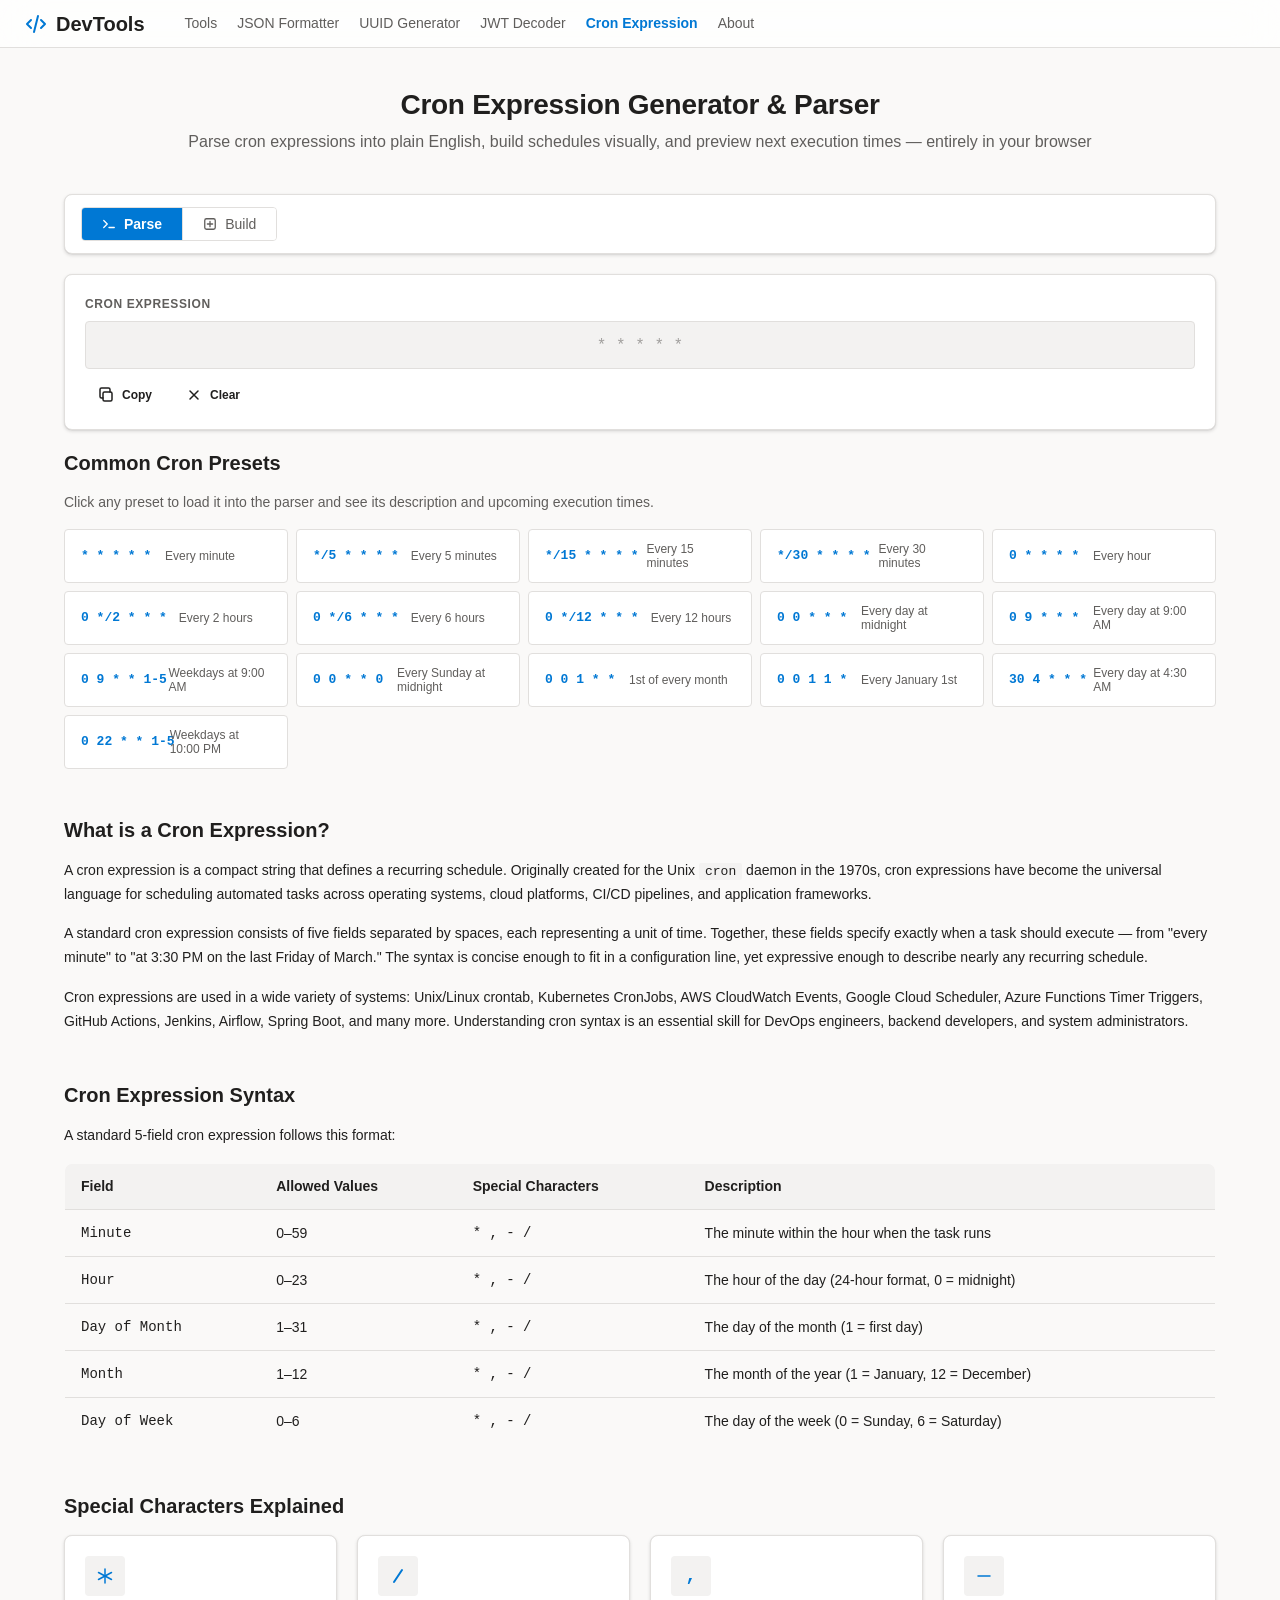
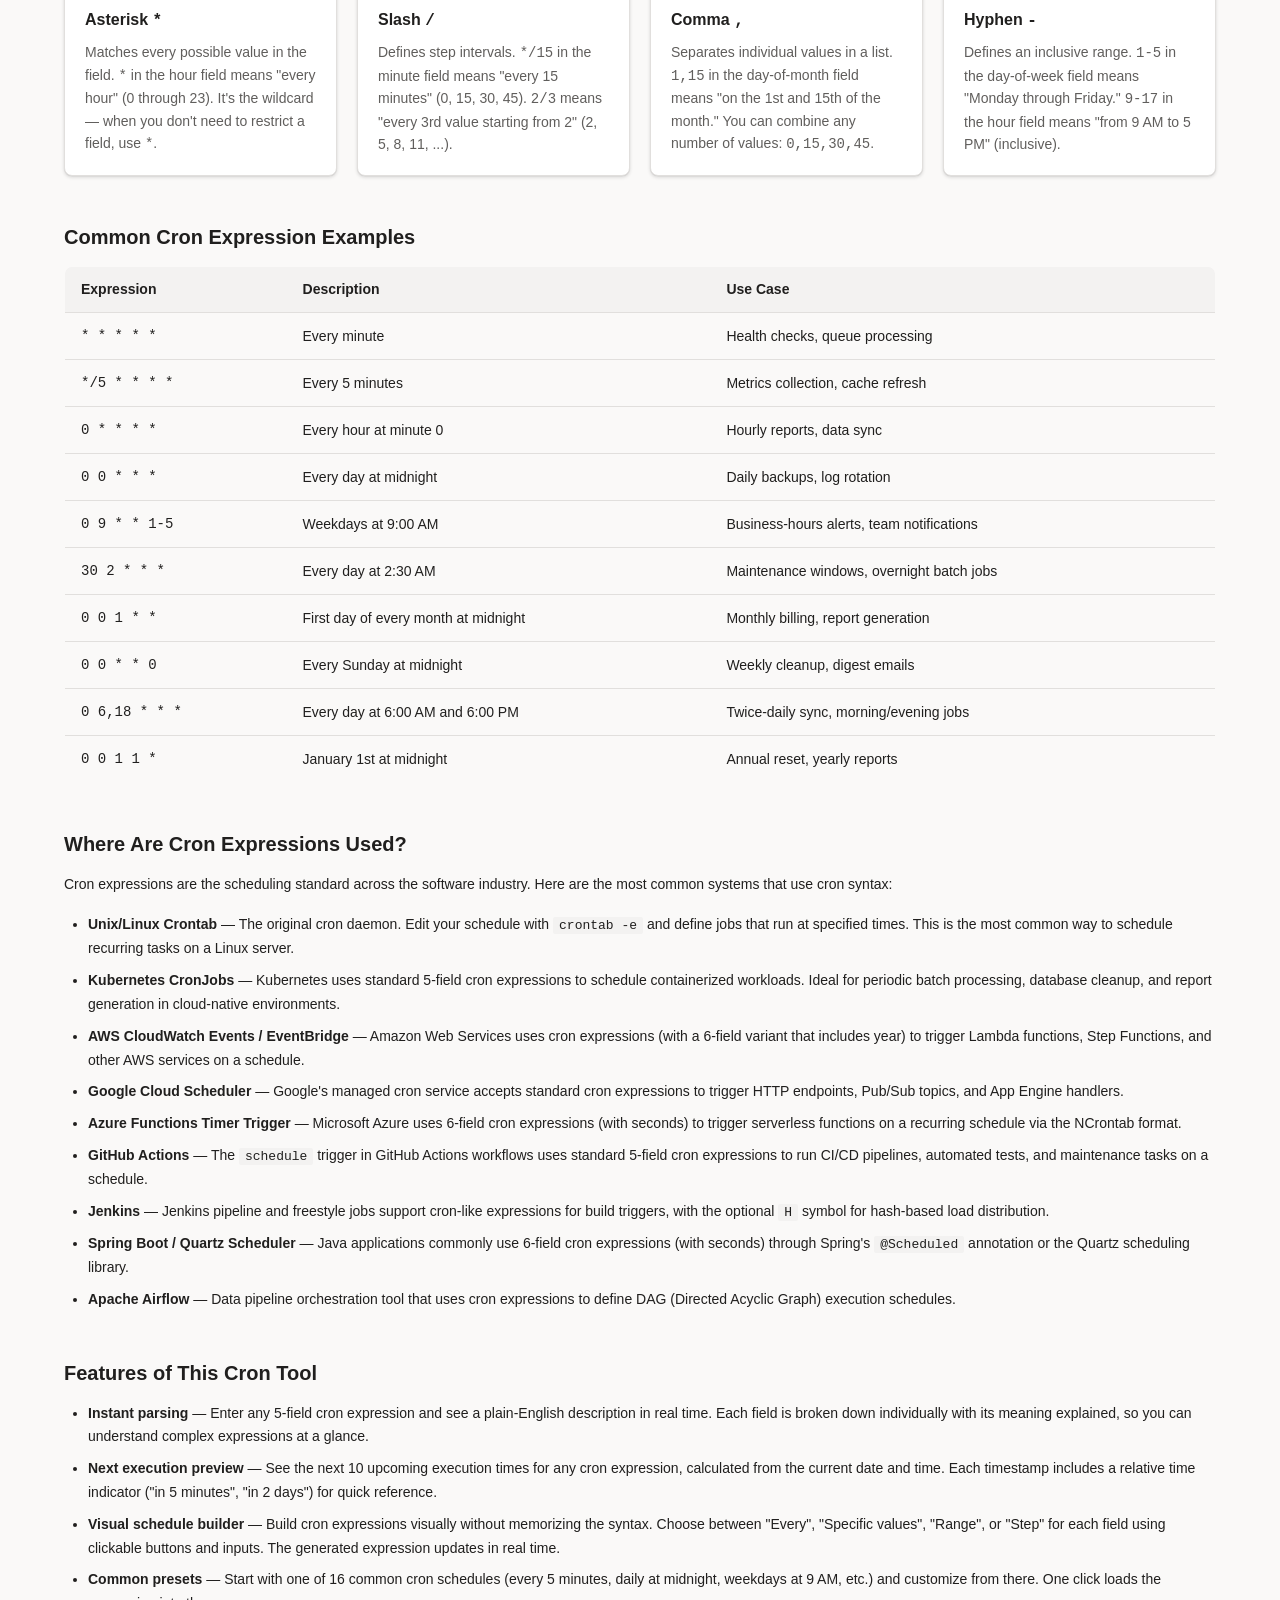
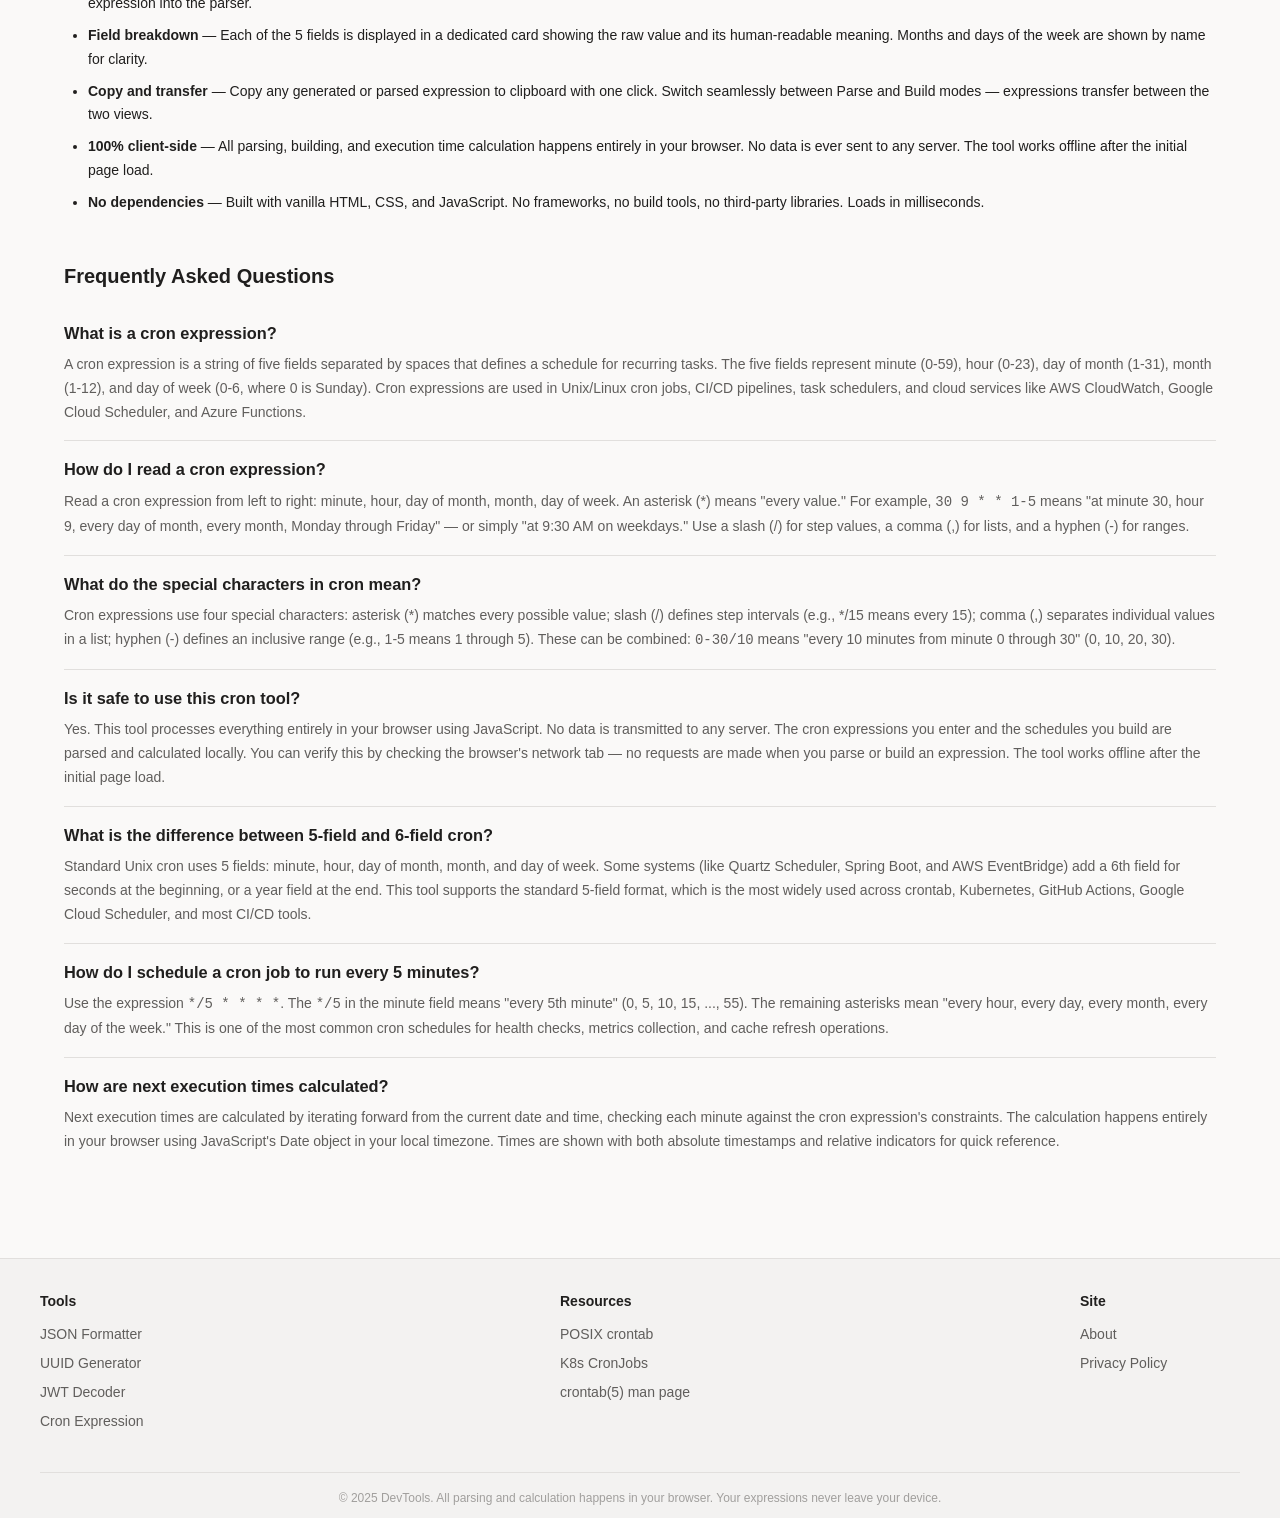
==== cron-expression/index.html @ 8cb49f37 "feat: Add cron expression" ====
<!DOCTYPE html>
<html lang="en">
<head>
  <meta charset="UTF-8">
  <meta name="viewport" content="width=device-width, initial-scale=1.0">
  <title>Cron Expression Generator &amp; Parser — Build, Validate, and Explain Cron Schedules Online Free</title>
  <meta name="description" content="Free online cron expression tool. Parse cron expressions into human-readable descriptions, build cron schedules visually, and see next execution times. Supports standard 5-field cron syntax. No data sent to any server.">
  <meta name="keywords" content="cron expression generator, cron parser, cron validator, cron schedule builder, crontab, cron syntax, cron job, cron online, cron next run, cron expression explained, free cron tool">
  <link rel="canonical" href="https://devtools.pages.dev/cron-expression/">
  <meta property="og:type" content="website">
  <meta property="og:title" content="Cron Expression Generator & Parser — Build and Explain Cron Schedules Online">
  <meta property="og:description" content="Free online cron tool. Parse cron expressions into plain English, build schedules visually, and preview next execution times. 100% client-side.">
  <meta property="og:url" content="https://devtools.pages.dev/cron-expression/">
  <meta name="twitter:card" content="summary_large_image">
  <meta name="twitter:title" content="Cron Expression Generator & Parser — Free Online Cron Tool">
  <meta name="twitter:description" content="Parse, build, and validate cron expressions in your browser. Free, private, no sign-up.">
  <link rel="icon" type="image/svg+xml" href="data:image/svg+xml,%3Csvg xmlns='http://www.w3.org/2000/svg' viewBox='0 0 32 32'%3E%3Crect width='32' height='32' rx='6' fill='%230078D4'/%3E%3Ccircle cx='16' cy='16' r='9' stroke='white' stroke-width='2' fill='none'/%3E%3Cpath d='M16 10v6l4 3' stroke='white' stroke-width='2' stroke-linecap='round' fill='none'/%3E%3C/svg%3E">
  <link rel="stylesheet" href="/css/tokens.css">
  <link rel="stylesheet" href="/css/layout.css">
  <link rel="stylesheet" href="/css/components.css">
  <link rel="stylesheet" href="/cron-expression/css/cron.css">
  <script type="application/ld+json">
  {
    "@context": "https://schema.org",
    "@type": "WebApplication",
    "name": "Cron Expression Generator & Parser",
    "url": "https://devtools.pages.dev/cron-expression/",
    "description": "Free online tool to parse, build, and validate cron expressions. Convert cron syntax to human-readable descriptions, build cron schedules with a visual interface, and preview next execution times. All processing happens client-side in your browser.",
    "applicationCategory": "DeveloperApplication",
    "operatingSystem": "Any",
    "offers": {
      "@type": "Offer",
      "price": "0",
      "priceCurrency": "USD"
    }
  }
  </script>
  <script type="application/ld+json">
  {
    "@context": "https://schema.org",
    "@type": "FAQPage",
    "mainEntity": [
      {
        "@type": "Question",
        "name": "What is a cron expression?",
        "acceptedAnswer": {
          "@type": "Answer",
          "text": "A cron expression is a string of five fields separated by spaces that defines a schedule for recurring tasks. The five fields represent minute (0-59), hour (0-23), day of month (1-31), month (1-12), and day of week (0-6, where 0 is Sunday). Cron expressions are used in Unix/Linux cron jobs, CI/CD pipelines, task schedulers, and cloud services like AWS CloudWatch, Google Cloud Scheduler, and Azure Functions."
        }
      },
      {
        "@type": "Question",
        "name": "How do I read a cron expression?",
        "acceptedAnswer": {
          "@type": "Answer",
          "text": "Read a cron expression from left to right: minute, hour, day of month, month, day of week. An asterisk (*) means 'every value'. For example, '30 9 * * 1-5' means 'at minute 30, hour 9, every day of month, every month, Monday through Friday' — or simply 'at 9:30 AM on weekdays'. Use a slash (/) for step values like '*/5' meaning 'every 5', a comma (,) for lists like '1,15' meaning 'on the 1st and 15th', and a hyphen (-) for ranges like '1-5' meaning '1 through 5'."
        }
      },
      {
        "@type": "Question",
        "name": "What do the special characters in cron mean?",
        "acceptedAnswer": {
          "@type": "Answer",
          "text": "Cron expressions use four special characters: asterisk (*) matches every possible value in a field; slash (/) defines step intervals (e.g., */15 in the minute field means every 15 minutes); comma (,) separates individual values in a list (e.g., 1,3,5 means on the 1st, 3rd, and 5th); hyphen (-) defines an inclusive range (e.g., 1-5 in the day-of-week field means Monday through Friday)."
        }
      },
      {
        "@type": "Question",
        "name": "Is it safe to use this cron tool?",
        "acceptedAnswer": {
          "@type": "Answer",
          "text": "Yes. This tool processes everything entirely in your browser using JavaScript. No data is transmitted to any server. The cron expression you enter and the schedules you build are parsed and calculated locally. You can verify this by checking the browser's network tab. The tool works offline after the initial page load."
        }
      },
      {
        "@type": "Question",
        "name": "What is the difference between 5-field and 6-field cron?",
        "acceptedAnswer": {
          "@type": "Answer",
          "text": "Standard Unix cron uses 5 fields: minute, hour, day of month, month, and day of week. Some systems (like Quartz scheduler, Spring, and AWS) add a 6th field for seconds at the beginning, making it: second, minute, hour, day of month, month, day of week. Some also support a 7th field for year. This tool supports the standard 5-field format, which is the most widely used in crontab, CI/CD tools, and cloud schedulers."
        }
      },
      {
        "@type": "Question",
        "name": "How do I schedule a cron job to run every 5 minutes?",
        "acceptedAnswer": {
          "@type": "Answer",
          "text": "To run a cron job every 5 minutes, use the expression '*/5 * * * *'. The */5 in the minute field means 'every 5th minute' (0, 5, 10, 15, ..., 55). The remaining asterisks mean 'every hour, every day, every month, every day of the week'."
        }
      }
    ]
  }
  </script>
</head>
<body>
  <header class="nav" role="banner">
    <a href="/" class="nav__logo" aria-label="DevTools Home">
      <svg class="nav__logo-icon" viewBox="0 0 24 24" fill="none" stroke="currentColor" stroke-width="2" stroke-linecap="round" stroke-linejoin="round"><path d="M7 8l-4 4 4 4"/><path d="M17 8l4 4-4 4"/><path d="M14 4l-4 16"/></svg>
      DevTools
    </a>
    <nav>
      <ul class="nav__links" id="navLinks"></ul>
    </nav>
    <button class="nav__hamburger" id="navToggle" aria-label="Toggle menu" aria-expanded="false">
      <svg width="20" height="20" viewBox="0 0 20 20" fill="none" stroke="currentColor" stroke-width="2" stroke-linecap="round"><path d="M3 5h14M3 10h14M3 15h14"/></svg>
    </button>
  </header>

  <main class="main">
    <section class="hero">
      <h1 class="hero__title">Cron Expression Generator &amp; Parser</h1>
      <p class="hero__subtitle">Parse cron expressions into plain English, build schedules visually, and preview next execution times &mdash; entirely in your browser</p>
    </section>

    <!-- MODE TABS -->
    <div class="command-bar" role="toolbar" aria-label="Cron mode selection">
      <div class="command-bar__group">
        <div class="cron-tab" role="group" aria-label="Mode">
          <button class="cron-tab__btn" aria-pressed="true" data-mode="parse">
            <svg viewBox="0 0 16 16" fill="none" stroke="currentColor" stroke-width="1.5" stroke-linecap="round" stroke-linejoin="round"><path d="M2 12l4-4-4-4"/><path d="M8 12h6"/></svg>
            Parse
          </button>
          <button class="cron-tab__btn" aria-pressed="false" data-mode="build">
            <svg viewBox="0 0 16 16" fill="none" stroke="currentColor" stroke-width="1.5" stroke-linecap="round" stroke-linejoin="round"><rect x="2" y="2" width="12" height="12" rx="2"/><path d="M8 5v6M5 8h6"/></svg>
            Build
          </button>
        </div>
      </div>
    </div>

    <!-- ==================== PARSE SECTION ==================== -->
    <section id="parseSection">
      <!-- Cron Input -->
      <div class="cron-input">
        <label for="cronInput" class="cron-input__label">Cron Expression</label>
        <input type="text" id="cronInput" class="cron-input__field" placeholder="* * * * *" spellcheck="false" autocomplete="off" aria-label="Cron expression input">
        <div class="cron-input__actions">
          <button class="btn btn--subtle btn--sm" id="btnCopy">
            <svg viewBox="0 0 16 16" fill="none" stroke="currentColor" stroke-width="1.5" stroke-linecap="round" stroke-linejoin="round"><rect x="5" y="5" width="9" height="9" rx="1.5"/><path d="M5 11H3.5A1.5 1.5 0 012 9.5v-7A1.5 1.5 0 013.5 1h7A1.5 1.5 0 0112 2.5V5"/></svg>
            Copy
          </button>
          <button class="btn btn--subtle btn--sm" id="btnClear">
            <svg viewBox="0 0 16 16" fill="none" stroke="currentColor" stroke-width="1.5" stroke-linecap="round"><path d="M4 4l8 8M12 4l-8 8"/></svg>
            Clear
          </button>
        </div>
      </div>

      <!-- Error -->
      <div class="cron-error" id="parseError" style="display:none" role="alert"></div>

      <!-- Parse Results -->
      <div id="parseResult" style="display:none">
        <!-- Human-readable description -->
        <div class="cron-desc">
          <div class="cron-desc__head">
            <div class="cron-desc__head-left">
              <span class="cron-desc__dot"></span>
              <span class="cron-desc__title">Schedule Description</span>
            </div>
          </div>
          <div class="cron-desc__body">
            <div class="cron-desc__text" id="descText"></div>
          </div>
        </div>

        <!-- Field breakdown -->
        <div class="cron-fields" id="fieldsGrid"></div>

        <!-- Next executions -->
        <div class="cron-next">
          <div class="cron-next__head">
            <div class="cron-next__head-left">
              <span class="cron-next__dot"></span>
              <span class="cron-next__title">Next 10 Executions</span>
            </div>
          </div>
          <ul class="cron-next__list" id="nextList"></ul>
        </div>
      </div>

      <!-- Presets -->
      <section class="section">
        <h2 class="section__title">Common Cron Presets</h2>
        <p style="color: var(--color-ink-muted); margin-bottom: var(--space-4);">Click any preset to load it into the parser and see its description and upcoming execution times.</p>
        <div class="cron-presets" id="presetsGrid"></div>
      </section>
    </section>

    <!-- ==================== BUILD SECTION ==================== -->
    <section id="buildSection" style="display:none">
      <!-- Builder -->
      <div class="cron-builder">
        <div class="cron-builder__head">
          <span class="cron-builder__dot"></span>
          <span class="cron-builder__title">Schedule Builder</span>
        </div>
        <div class="cron-builder__body">
          <div class="cron-builder-grid" id="builderBody"></div>
        </div>
      </div>

      <!-- Generated expression -->
      <div class="cron-output">
        <div class="cron-output__label">Generated Expression</div>
        <div class="cron-output__expr" id="buildOutput">* * * * *</div>
        <div class="cron-output__desc" id="buildDesc"></div>
        <div class="cron-output__actions">
          <button class="btn btn--default" id="btnBuildCopy">
            <svg viewBox="0 0 16 16" fill="none" stroke="currentColor" stroke-width="1.5" stroke-linecap="round" stroke-linejoin="round"><rect x="5" y="5" width="9" height="9" rx="1.5"/><path d="M5 11H3.5A1.5 1.5 0 012 9.5v-7A1.5 1.5 0 013.5 1h7A1.5 1.5 0 0112 2.5V5"/></svg>
            Copy
          </button>
          <button class="btn btn--subtle" id="btnBuildParse">
            <svg viewBox="0 0 16 16" fill="none" stroke="currentColor" stroke-width="1.5" stroke-linecap="round" stroke-linejoin="round"><path d="M2 12l4-4-4-4"/><path d="M8 12h6"/></svg>
            Parse This Expression
          </button>
        </div>
      </div>

      <!-- Build next executions -->
      <div class="cron-next">
        <div class="cron-next__head">
          <div class="cron-next__head-left">
            <span class="cron-next__dot"></span>
            <span class="cron-next__title">Next 5 Executions</span>
          </div>
        </div>
        <ul class="cron-next__list" id="buildNextList"></ul>
      </div>
    </section>

    <!-- ==================== EDUCATIONAL CONTENT ==================== -->

    <!-- What is Cron -->
    <section class="section">
      <h2 class="section__title">What is a Cron Expression?</h2>
      <div class="content">
        <p>A cron expression is a compact string that defines a recurring schedule. Originally created for the Unix <code>cron</code> daemon in the 1970s, cron expressions have become the universal language for scheduling automated tasks across operating systems, cloud platforms, CI/CD pipelines, and application frameworks.</p>
        <p>A standard cron expression consists of five fields separated by spaces, each representing a unit of time. Together, these fields specify exactly when a task should execute — from "every minute" to "at 3:30 PM on the last Friday of March." The syntax is concise enough to fit in a configuration line, yet expressive enough to describe nearly any recurring schedule.</p>
        <p>Cron expressions are used in a wide variety of systems: Unix/Linux crontab, Kubernetes CronJobs, AWS CloudWatch Events, Google Cloud Scheduler, Azure Functions Timer Triggers, GitHub Actions, Jenkins, Airflow, Spring Boot, and many more. Understanding cron syntax is an essential skill for DevOps engineers, backend developers, and system administrators.</p>
      </div>
    </section>

    <!-- Cron Syntax -->
    <section class="section">
      <h2 class="section__title">Cron Expression Syntax</h2>
      <div class="content">
        <p>A standard 5-field cron expression follows this format:</p>
      </div>
      <table class="compare-table">
        <thead>
          <tr>
            <th>Field</th>
            <th>Allowed Values</th>
            <th>Special Characters</th>
            <th>Description</th>
          </tr>
        </thead>
        <tbody>
          <tr>
            <td><code>Minute</code></td>
            <td>0–59</td>
            <td><code>* , - /</code></td>
            <td>The minute within the hour when the task runs</td>
          </tr>
          <tr>
            <td><code>Hour</code></td>
            <td>0–23</td>
            <td><code>* , - /</code></td>
            <td>The hour of the day (24-hour format, 0 = midnight)</td>
          </tr>
          <tr>
            <td><code>Day of Month</code></td>
            <td>1–31</td>
            <td><code>* , - /</code></td>
            <td>The day of the month (1 = first day)</td>
          </tr>
          <tr>
            <td><code>Month</code></td>
            <td>1–12</td>
            <td><code>* , - /</code></td>
            <td>The month of the year (1 = January, 12 = December)</td>
          </tr>
          <tr>
            <td><code>Day of Week</code></td>
            <td>0–6</td>
            <td><code>* , - /</code></td>
            <td>The day of the week (0 = Sunday, 6 = Saturday)</td>
          </tr>
        </tbody>
      </table>
    </section>

    <!-- Special Characters -->
    <section class="section">
      <h2 class="section__title">Special Characters Explained</h2>
      <div class="card-grid">
        <article class="info-card">
          <div class="info-card__icon">
            <svg viewBox="0 0 20 20" fill="none" stroke="currentColor" stroke-width="1.5" stroke-linecap="round"><path d="M10 3v14"/><path d="M3.5 6.5l13 7"/><path d="M3.5 13.5l13-7"/></svg>
          </div>
          <h3 class="info-card__title">Asterisk <code>*</code></h3>
          <p class="info-card__text">Matches every possible value in the field. <code>*</code> in the hour field means "every hour" (0 through 23). It's the wildcard — when you don't need to restrict a field, use <code>*</code>.</p>
        </article>
        <article class="info-card">
          <div class="info-card__icon">
            <svg viewBox="0 0 20 20" fill="none" stroke="currentColor" stroke-width="2" stroke-linecap="round"><path d="M14 4L6 16"/></svg>
          </div>
          <h3 class="info-card__title">Slash <code>/</code></h3>
          <p class="info-card__text">Defines step intervals. <code>*/15</code> in the minute field means "every 15 minutes" (0, 15, 30, 45). <code>2/3</code> means "every 3rd value starting from 2" (2, 5, 8, 11, ...).</p>
        </article>
        <article class="info-card">
          <div class="info-card__icon">
            <svg viewBox="0 0 20 20" fill="none"><text x="10" y="15" text-anchor="middle" font-family="Cascadia Code,Consolas,monospace" font-size="18" font-weight="700" fill="currentColor">,</text></svg>
          </div>
          <h3 class="info-card__title">Comma <code>,</code></h3>
          <p class="info-card__text">Separates individual values in a list. <code>1,15</code> in the day-of-month field means "on the 1st and 15th of the month." You can combine any number of values: <code>0,15,30,45</code>.</p>
        </article>
        <article class="info-card">
          <div class="info-card__icon">
            <svg viewBox="0 0 20 20" fill="none" stroke="currentColor" stroke-width="1.5" stroke-linecap="round"><path d="M4 10h12"/></svg>
          </div>
          <h3 class="info-card__title">Hyphen <code>-</code></h3>
          <p class="info-card__text">Defines an inclusive range. <code>1-5</code> in the day-of-week field means "Monday through Friday." <code>9-17</code> in the hour field means "from 9 AM to 5 PM" (inclusive).</p>
        </article>
      </div>
    </section>

    <!-- Common Examples -->
    <section class="section">
      <h2 class="section__title">Common Cron Expression Examples</h2>
      <table class="compare-table">
        <thead>
          <tr>
            <th>Expression</th>
            <th>Description</th>
            <th>Use Case</th>
          </tr>
        </thead>
        <tbody>
          <tr>
            <td><code>* * * * *</code></td>
            <td>Every minute</td>
            <td>Health checks, queue processing</td>
          </tr>
          <tr>
            <td><code>*/5 * * * *</code></td>
            <td>Every 5 minutes</td>
            <td>Metrics collection, cache refresh</td>
          </tr>
          <tr>
            <td><code>0 * * * *</code></td>
            <td>Every hour at minute 0</td>
            <td>Hourly reports, data sync</td>
          </tr>
          <tr>
            <td><code>0 0 * * *</code></td>
            <td>Every day at midnight</td>
            <td>Daily backups, log rotation</td>
          </tr>
          <tr>
            <td><code>0 9 * * 1-5</code></td>
            <td>Weekdays at 9:00 AM</td>
            <td>Business-hours alerts, team notifications</td>
          </tr>
          <tr>
            <td><code>30 2 * * *</code></td>
            <td>Every day at 2:30 AM</td>
            <td>Maintenance windows, overnight batch jobs</td>
          </tr>
          <tr>
            <td><code>0 0 1 * *</code></td>
            <td>First day of every month at midnight</td>
            <td>Monthly billing, report generation</td>
          </tr>
          <tr>
            <td><code>0 0 * * 0</code></td>
            <td>Every Sunday at midnight</td>
            <td>Weekly cleanup, digest emails</td>
          </tr>
          <tr>
            <td><code>0 6,18 * * *</code></td>
            <td>Every day at 6:00 AM and 6:00 PM</td>
            <td>Twice-daily sync, morning/evening jobs</td>
          </tr>
          <tr>
            <td><code>0 0 1 1 *</code></td>
            <td>January 1st at midnight</td>
            <td>Annual reset, yearly reports</td>
          </tr>
        </tbody>
      </table>
    </section>

    <!-- Where Cron Is Used -->
    <section class="section">
      <h2 class="section__title">Where Are Cron Expressions Used?</h2>
      <div class="content">
        <p>Cron expressions are the scheduling standard across the software industry. Here are the most common systems that use cron syntax:</p>
        <ul>
          <li><strong>Unix/Linux Crontab</strong> — The original cron daemon. Edit your schedule with <code>crontab -e</code> and define jobs that run at specified times. This is the most common way to schedule recurring tasks on a Linux server.</li>
          <li><strong>Kubernetes CronJobs</strong> — Kubernetes uses standard 5-field cron expressions to schedule containerized workloads. Ideal for periodic batch processing, database cleanup, and report generation in cloud-native environments.</li>
          <li><strong>AWS CloudWatch Events / EventBridge</strong> — Amazon Web Services uses cron expressions (with a 6-field variant that includes year) to trigger Lambda functions, Step Functions, and other AWS services on a schedule.</li>
          <li><strong>Google Cloud Scheduler</strong> — Google's managed cron service accepts standard cron expressions to trigger HTTP endpoints, Pub/Sub topics, and App Engine handlers.</li>
          <li><strong>Azure Functions Timer Trigger</strong> — Microsoft Azure uses 6-field cron expressions (with seconds) to trigger serverless functions on a recurring schedule via the NCrontab format.</li>
          <li><strong>GitHub Actions</strong> — The <code>schedule</code> trigger in GitHub Actions workflows uses standard 5-field cron expressions to run CI/CD pipelines, automated tests, and maintenance tasks on a schedule.</li>
          <li><strong>Jenkins</strong> — Jenkins pipeline and freestyle jobs support cron-like expressions for build triggers, with the optional <code>H</code> symbol for hash-based load distribution.</li>
          <li><strong>Spring Boot / Quartz Scheduler</strong> — Java applications commonly use 6-field cron expressions (with seconds) through Spring's <code>@Scheduled</code> annotation or the Quartz scheduling library.</li>
          <li><strong>Apache Airflow</strong> — Data pipeline orchestration tool that uses cron expressions to define DAG (Directed Acyclic Graph) execution schedules.</li>
        </ul>
      </div>
    </section>

    <!-- Features of This Tool -->
    <section class="section">
      <h2 class="section__title">Features of This Cron Tool</h2>
      <div class="content">
        <ul>
          <li><strong>Instant parsing</strong> — Enter any 5-field cron expression and see a plain-English description in real time. Each field is broken down individually with its meaning explained, so you can understand complex expressions at a glance.</li>
          <li><strong>Next execution preview</strong> — See the next 10 upcoming execution times for any cron expression, calculated from the current date and time. Each timestamp includes a relative time indicator ("in 5 minutes", "in 2 days") for quick reference.</li>
          <li><strong>Visual schedule builder</strong> — Build cron expressions visually without memorizing the syntax. Choose between "Every", "Specific values", "Range", or "Step" for each field using clickable buttons and inputs. The generated expression updates in real time.</li>
          <li><strong>Common presets</strong> — Start with one of 16 common cron schedules (every 5 minutes, daily at midnight, weekdays at 9 AM, etc.) and customize from there. One click loads the expression into the parser.</li>
          <li><strong>Field breakdown</strong> — Each of the 5 fields is displayed in a dedicated card showing the raw value and its human-readable meaning. Months and days of the week are shown by name for clarity.</li>
          <li><strong>Copy and transfer</strong> — Copy any generated or parsed expression to clipboard with one click. Switch seamlessly between Parse and Build modes — expressions transfer between the two views.</li>
          <li><strong>100% client-side</strong> — All parsing, building, and execution time calculation happens entirely in your browser. No data is ever sent to any server. The tool works offline after the initial page load.</li>
          <li><strong>No dependencies</strong> — Built with vanilla HTML, CSS, and JavaScript. No frameworks, no build tools, no third-party libraries. Loads in milliseconds.</li>
        </ul>
      </div>
    </section>

    <!-- FAQ -->
    <section class="section">
      <h2 class="section__title">Frequently Asked Questions</h2>
      <div class="faq-item">
        <h3 class="faq-question">What is a cron expression?</h3>
        <p class="faq-answer">A cron expression is a string of five fields separated by spaces that defines a schedule for recurring tasks. The five fields represent minute (0-59), hour (0-23), day of month (1-31), month (1-12), and day of week (0-6, where 0 is Sunday). Cron expressions are used in Unix/Linux cron jobs, CI/CD pipelines, task schedulers, and cloud services like AWS CloudWatch, Google Cloud Scheduler, and Azure Functions.</p>
      </div>
      <div class="faq-item">
        <h3 class="faq-question">How do I read a cron expression?</h3>
        <p class="faq-answer">Read a cron expression from left to right: minute, hour, day of month, month, day of week. An asterisk (*) means "every value." For example, <code>30 9 * * 1-5</code> means "at minute 30, hour 9, every day of month, every month, Monday through Friday" — or simply "at 9:30 AM on weekdays." Use a slash (/) for step values, a comma (,) for lists, and a hyphen (-) for ranges.</p>
      </div>
      <div class="faq-item">
        <h3 class="faq-question">What do the special characters in cron mean?</h3>
        <p class="faq-answer">Cron expressions use four special characters: asterisk (*) matches every possible value; slash (/) defines step intervals (e.g., */15 means every 15); comma (,) separates individual values in a list; hyphen (-) defines an inclusive range (e.g., 1-5 means 1 through 5). These can be combined: <code>0-30/10</code> means "every 10 minutes from minute 0 through 30" (0, 10, 20, 30).</p>
      </div>
      <div class="faq-item">
        <h3 class="faq-question">Is it safe to use this cron tool?</h3>
        <p class="faq-answer">Yes. This tool processes everything entirely in your browser using JavaScript. No data is transmitted to any server. The cron expressions you enter and the schedules you build are parsed and calculated locally. You can verify this by checking the browser's network tab — no requests are made when you parse or build an expression. The tool works offline after the initial page load.</p>
      </div>
      <div class="faq-item">
        <h3 class="faq-question">What is the difference between 5-field and 6-field cron?</h3>
        <p class="faq-answer">Standard Unix cron uses 5 fields: minute, hour, day of month, month, and day of week. Some systems (like Quartz Scheduler, Spring Boot, and AWS EventBridge) add a 6th field for seconds at the beginning, or a year field at the end. This tool supports the standard 5-field format, which is the most widely used across crontab, Kubernetes, GitHub Actions, Google Cloud Scheduler, and most CI/CD tools.</p>
      </div>
      <div class="faq-item">
        <h3 class="faq-question">How do I schedule a cron job to run every 5 minutes?</h3>
        <p class="faq-answer">Use the expression <code>*/5 * * * *</code>. The <code>*/5</code> in the minute field means "every 5th minute" (0, 5, 10, 15, ..., 55). The remaining asterisks mean "every hour, every day, every month, every day of the week." This is one of the most common cron schedules for health checks, metrics collection, and cache refresh operations.</p>
      </div>
      <div class="faq-item">
        <h3 class="faq-question">How are next execution times calculated?</h3>
        <p class="faq-answer">Next execution times are calculated by iterating forward from the current date and time, checking each minute against the cron expression's constraints. The calculation happens entirely in your browser using JavaScript's Date object in your local timezone. Times are shown with both absolute timestamps and relative indicators for quick reference.</p>
      </div>
    </section>
  </main>

  <footer class="footer" role="contentinfo">
    <div class="footer__inner">
      <div class="footer__col">
        <div class="footer__heading">Tools</div>
        <ul class="footer__links">
          <li><a href="/json-prettier/" class="footer__link">JSON Formatter</a></li>
          <li><a href="/uuid-generator/" class="footer__link">UUID Generator</a></li>
          <li><a href="/jwt-decoder/" class="footer__link">JWT Decoder</a></li>
          <li><a href="/cron-expression/" class="footer__link">Cron Expression</a></li>
        </ul>
      </div>
      <div class="footer__col">
        <div class="footer__heading">Resources</div>
        <ul class="footer__links">
          <li><a href="https://pubs.opengroup.org/onlinepubs/9699919799/utilities/crontab.html" class="footer__link" target="_blank" rel="noopener">POSIX crontab</a></li>
          <li><a href="https://kubernetes.io/docs/concepts/workloads/controllers/cron-jobs/" class="footer__link" target="_blank" rel="noopener">K8s CronJobs</a></li>
          <li><a href="https://man7.org/linux/man-pages/man5/crontab.5.html" class="footer__link" target="_blank" rel="noopener">crontab(5) man page</a></li>
        </ul>
      </div>
      <div class="footer__col">
        <div class="footer__heading">Site</div>
        <ul class="footer__links">
          <li><a href="/about.html" class="footer__link">About</a></li>
          <li><a href="/privacy.html" class="footer__link">Privacy Policy</a></li>
        </ul>
      </div>
      <p class="footer__copy">&copy; 2025 DevTools. All parsing and calculation happens in your browser. Your expressions never leave your device.</p>
    </div>
  </footer>

  <div class="toast-container" id="toastContainer" aria-live="polite"></div>

  <script src="/js/utils.js"></script>
  <script src="/js/nav.js"></script>
  <script src="/cron-expression/js/app.js"></script>
</body>
</html>
---- css/tokens.css ----
:root {
  --color-primary: #0078D4;
  --color-on-primary: #FFFFFF;
  --color-primary-hover: #106EBE;
  --color-primary-pressed: #005A9E;

  --color-ink: #201F1E;
  --color-ink-muted: #605E5C;
  --color-ink-subdued: #A19F9D;

  --color-canvas: #FAF9F8;
  --color-surface-1: #FFFFFF;
  --color-surface-2: #F3F2F1;
  --color-surface-3: #EDEBE9;

  --color-border: #E1DFDD;
  --color-border-strong: #8A8886;

  --color-acrylic-overlay: rgba(255, 255, 255, 0.72);
  --color-acrylic-fallback: #FAF9F8;

  --color-success: #107C10;
  --color-warning: #FFB900;
  --color-danger: #D13438;

  --font-base: 'Segoe UI', -apple-system, BlinkMacSystemFont, 'Roboto', sans-serif;
  --font-mono: 'Cascadia Code', Consolas, 'Courier New', monospace;

  --text-display-size: 28px;
  --text-display-weight: 600;
  --text-display-lh: 1.2;
  --text-display-ls: -0.01em;

  --text-heading-size: 20px;
  --text-heading-weight: 600;
  --text-heading-lh: 1.3;

  --text-body-size: 14px;
  --text-body-weight: 400;
  --text-body-lh: 1.5;

  --text-caption-size: 12px;
  --text-caption-weight: 400;
  --text-caption-lh: 1.4;

  --text-mono-size: 13px;
  --text-mono-weight: 400;
  --text-mono-lh: 1.5;

  --space-1: 4px;
  --space-2: 8px;
  --space-3: 12px;
  --space-4: 16px;
  --space-5: 20px;
  --space-6: 24px;
  --space-7: 32px;
  --space-8: 40px;
  --space-9: 48px;
  --space-10: 64px;

  --radius-sm: 2px;
  --radius-md: 4px;
  --radius-lg: 8px;
  --radius-pill: 9999px;

  --shadow-card: 0 1.6px 3.6px rgba(0,0,0,0.13), 0 0.3px 0.9px rgba(0,0,0,0.11);
  --shadow-elevated: 0 6.4px 14.4px rgba(0,0,0,0.13), 0 1.2px 3.6px rgba(0,0,0,0.11);
  --shadow-flyout: 0 25.6px 57.6px rgba(0,0,0,0.22), 0 4.8px 14.4px rgba(0,0,0,0.18);

  --motion-fast: 100ms;
  --motion-base: 200ms;
  --motion-easing: cubic-bezier(0.1, 0.9, 0.2, 1);
}

@media (prefers-reduced-motion: reduce) {
  :root {
    --motion-fast: 0ms;
    --motion-base: 0ms;
  }
}
---- css/layout.css ----
*,
*::before,
*::after {
  box-sizing: border-box;
  margin: 0;
  padding: 0;
}

html {
  font-size: 16px;
  -webkit-text-size-adjust: 100%;
}

body {
  font-family: var(--font-base);
  font-size: var(--text-body-size);
  font-weight: var(--text-body-weight);
  line-height: var(--text-body-lh);
  color: var(--color-ink);
  background: var(--color-canvas);
  min-height: 100vh;
  display: flex;
  flex-direction: column;
}

a {
  color: var(--color-primary);
  text-decoration: none;
}
a:hover {
  text-decoration: underline;
}

img {
  max-width: 100%;
  display: block;
}

/* NAV */
.nav {
  position: sticky;
  top: 0;
  z-index: 100;
  height: 48px;
  display: flex;
  align-items: center;
  padding: 0 var(--space-6);
  background: var(--color-acrylic-overlay);
  backdrop-filter: blur(20px);
  -webkit-backdrop-filter: blur(20px);
  border-bottom: 1px solid var(--color-border);
}
@supports not (backdrop-filter: blur(1px)) {
  .nav {
    background: var(--color-acrylic-fallback);
  }
}
.nav__logo {
  font-size: var(--text-heading-size);
  font-weight: var(--text-heading-weight);
  color: var(--color-ink);
  margin-right: var(--space-8);
  display: flex;
  align-items: center;
  gap: var(--space-2);
}
.nav__logo-icon {
  width: 24px;
  height: 24px;
  color: var(--color-primary);
}
.nav__links {
  display: flex;
  gap: var(--space-5);
  list-style: none;
}
.nav__link {
  font-size: var(--text-body-size);
  color: var(--color-ink-muted);
  transition: color var(--motion-fast) var(--motion-easing);
}
.nav__link:hover {
  color: var(--color-ink);
  text-decoration: none;
}
.nav__link--active {
  color: var(--color-primary);
  font-weight: 600;
}
.nav__hamburger {
  display: none;
  background: none;
  border: none;
  cursor: pointer;
  padding: var(--space-2);
  margin-left: auto;
  color: var(--color-ink);
}

/* MAIN */
.main {
  flex: 1;
  width: 100%;
  max-width: 1200px;
  margin: 0 auto;
  padding: var(--space-8) var(--space-6);
}

/* HERO */
.hero {
  text-align: center;
  margin-bottom: var(--space-8);
}
.hero__title {
  font-size: var(--text-display-size);
  font-weight: var(--text-display-weight);
  line-height: var(--text-display-lh);
  letter-spacing: var(--text-display-ls);
  color: var(--color-ink);
  margin-bottom: var(--space-2);
}
.hero__subtitle {
  font-size: 16px;
  color: var(--color-ink-muted);
  font-weight: 400;
}

/* SECTION */
.section {
  margin-bottom: var(--space-9);
}
.section__title {
  font-size: var(--text-heading-size);
  font-weight: var(--text-heading-weight);
  line-height: var(--text-heading-lh);
  color: var(--color-ink);
  margin-bottom: var(--space-4);
}
.section__subtitle {
  font-size: 16px;
  font-weight: 600;
  color: var(--color-ink);
  margin-bottom: var(--space-3);
}

/* EDITOR LAYOUT */
.editor-layout {
  display: flex;
  min-height: 480px;
  margin-bottom: var(--space-5);
  border: 1px solid var(--color-border);
  border-radius: var(--radius-lg);
  overflow: hidden;
  box-shadow: var(--shadow-card);
  background: var(--color-surface-1);
}

.editor-pane {
  flex: 1;
  min-width: 0;
  display: flex;
  flex-direction: column;
}

.editor-pane__header {
  display: flex;
  align-items: center;
  justify-content: space-between;
  padding: 0 var(--space-3);
  background: var(--color-surface-2);
  border-bottom: 1px solid var(--color-border);
  height: 36px;
  flex-shrink: 0;
}

.editor-pane__title {
  font-size: var(--text-caption-size);
  font-weight: 600;
  color: var(--color-ink-muted);
  text-transform: uppercase;
  letter-spacing: 0.05em;
}

.editor-pane__actions {
  display: flex;
  align-items: center;
  gap: var(--space-2);
}

.editor-divider {
  width: 6px;
  cursor: col-resize;
  background: var(--color-surface-2);
  border-left: 1px solid var(--color-border);
  border-right: 1px solid var(--color-border);
  flex-shrink: 0;
  position: relative;
  transition: background var(--motion-fast);
}
.editor-divider:hover,
.editor-divider--active {
  background: var(--color-primary);
  opacity: 0.3;
}

/* FOOTER */
.footer {
  background: var(--color-surface-2);
  border-top: 1px solid var(--color-border);
  padding: var(--space-7) var(--space-6);
  margin-top: auto;
}
.footer__inner {
  max-width: 1200px;
  margin: 0 auto;
  display: flex;
  justify-content: space-between;
  align-items: flex-start;
  flex-wrap: wrap;
  gap: var(--space-6);
}
.footer__col {
  min-width: 160px;
}
.footer__heading {
  font-size: var(--text-body-size);
  font-weight: 600;
  color: var(--color-ink);
  margin-bottom: var(--space-3);
}
.footer__links {
  list-style: none;
  display: flex;
  flex-direction: column;
  gap: var(--space-2);
}
.footer__link {
  font-size: var(--text-body-size);
  color: var(--color-ink-muted);
  transition: color var(--motion-fast);
}
.footer__link:hover {
  color: var(--color-primary);
  text-decoration: none;
}
.footer__copy {
  font-size: var(--text-caption-size);
  color: var(--color-ink-subdued);
  width: 100%;
  text-align: center;
  margin-top: var(--space-4);
  padding-top: var(--space-4);
  border-top: 1px solid var(--color-border);
}

/* CARD GRID */
.card-grid {
  display: grid;
  grid-template-columns: repeat(auto-fit, minmax(260px, 1fr));
  gap: var(--space-5);
}

/* CONTENT (prose) */
.content p {
  margin-bottom: var(--space-4);
  line-height: 1.7;
}
.content h2 {
  font-size: var(--text-heading-size);
  font-weight: var(--text-heading-weight);
  margin-top: var(--space-8);
  margin-bottom: var(--space-4);
}
.content h3 {
  font-size: 16px;
  font-weight: 600;
  margin-top: var(--space-6);
  margin-bottom: var(--space-3);
}
.content ul,
.content ol {
  padding-left: var(--space-6);
  margin-bottom: var(--space-4);
}
.content li {
  margin-bottom: var(--space-2);
  line-height: 1.7;
}
.content code {
  font-family: var(--font-mono);
  font-size: var(--text-mono-size);
  background: var(--color-surface-2);
  padding: 1px 6px;
  border-radius: var(--radius-sm);
}
.content table {
  width: 100%;
  border-collapse: collapse;
  margin-bottom: var(--space-5);
}
.content th,
.content td {
  padding: var(--space-3) var(--space-4);
  text-align: left;
  border-bottom: 1px solid var(--color-border);
}
.content th {
  font-weight: 600;
  background: var(--color-surface-2);
}

/* RESPONSIVE */
@media (max-width: 768px) {
  .nav {
    padding: 0 var(--space-4);
  }
  .nav__links {
    display: none;
    position: absolute;
    top: 48px;
    left: 0;
    right: 0;
    flex-direction: column;
    background: var(--color-surface-1);
    border-bottom: 1px solid var(--color-border);
    box-shadow: var(--shadow-card);
    padding: var(--space-3) var(--space-4);
    gap: 0;
  }
  .nav__links--open {
    display: flex;
  }
  .nav__links li {
    padding: var(--space-3) 0;
  }
  .nav__hamburger {
    display: block;
  }
  .main {
    padding: var(--space-6) var(--space-4);
  }
  .hero__title {
    font-size: 24px;
  }
  .editor-layout {
    flex-direction: column;
    min-height: auto;
  }
  .editor-divider {
    width: 100%;
    height: 6px;
    cursor: row-resize;
    border-left: none;
    border-right: none;
    border-top: 1px solid var(--color-border);
    border-bottom: 1px solid var(--color-border);
  }
  .editor-pane {
    min-height: 280px;
  }
  .footer__inner {
    flex-direction: column;
    align-items: flex-start;
  }
}

@media (max-width: 480px) {
  .hero__title {
    font-size: 20px;
  }
  .card-grid {
    grid-template-columns: 1fr;
  }
}
---- css/components.css ----
/* BUTTONS */
.btn {
  display: inline-flex;
  align-items: center;
  justify-content: center;
  gap: var(--space-2);
  height: 32px;
  padding: 0 var(--space-4);
  border-radius: var(--radius-md);
  font-family: var(--font-base);
  font-size: var(--text-body-size);
  font-weight: 600;
  cursor: pointer;
  border: 1px solid transparent;
  transition: background var(--motion-fast) var(--motion-easing),
              border-color var(--motion-fast) var(--motion-easing),
              color var(--motion-fast) var(--motion-easing);
  white-space: nowrap;
  user-select: none;
  line-height: 1;
}
.btn:focus-visible {
  outline: 2px solid var(--color-ink);
  outline-offset: 2px;
}
.btn svg {
  width: 16px;
  height: 16px;
  flex-shrink: 0;
}

.btn--primary {
  background: var(--color-primary);
  color: var(--color-on-primary);
}
.btn--primary:hover {
  background: var(--color-primary-hover);
}
.btn--primary:active {
  background: var(--color-primary-pressed);
}

.btn--default {
  background: var(--color-surface-1);
  color: var(--color-ink);
  border-color: var(--color-border-strong);
}
.btn--default:hover {
  background: var(--color-surface-2);
}
.btn--default:active {
  background: var(--color-surface-3);
}

.btn--subtle {
  background: transparent;
  color: var(--color-ink);
}
.btn--subtle:hover {
  background: var(--color-surface-2);
}
.btn--subtle:active {
  background: var(--color-surface-3);
}

.btn--icon {
  width: 32px;
  padding: 0;
}

.btn--sm {
  height: 28px;
  padding: 0 var(--space-3);
  font-size: var(--text-caption-size);
}

/* COMMAND BAR */
.command-bar {
  display: flex;
  align-items: center;
  gap: var(--space-4);
  padding: var(--space-3) var(--space-4);
  background: var(--color-surface-1);
  border: 1px solid var(--color-border);
  border-radius: var(--radius-lg);
  box-shadow: var(--shadow-card);
  margin-bottom: var(--space-5);
  flex-wrap: wrap;
}
.command-bar__group {
  display: flex;
  align-items: center;
  gap: var(--space-3);
}
.command-bar__separator {
  width: 1px;
  height: 20px;
  background: var(--color-border);
}
.command-bar__label {
  font-size: var(--text-caption-size);
  color: var(--color-ink-muted);
  font-weight: 600;
  text-transform: uppercase;
  letter-spacing: 0.05em;
}

/* SELECT */
.select {
  height: 28px;
  padding: 0 var(--space-7) 0 var(--space-3);
  border: 1px solid var(--color-border);
  border-radius: var(--radius-md);
  font-family: var(--font-base);
  font-size: var(--text-caption-size);
  color: var(--color-ink);
  background: var(--color-surface-1) url("data:image/svg+xml,%3Csvg xmlns='http://www.w3.org/2000/svg' width='12' height='12' viewBox='0 0 12 12'%3E%3Cpath d='M3 5l3 3 3-3' fill='none' stroke='%23605E5C' stroke-width='1.5'/%3E%3C/svg%3E") no-repeat right 8px center;
  appearance: none;
  cursor: pointer;
  transition: border-color var(--motion-fast);
}
.select:hover {
  border-color: var(--color-border-strong);
}
.select:focus-visible {
  outline: 2px solid var(--color-primary);
  outline-offset: -1px;
}

/* TOAST */
.toast-container {
  position: fixed;
  bottom: var(--space-6);
  right: var(--space-6);
  z-index: 1000;
  display: flex;
  flex-direction: column;
  gap: var(--space-2);
}
.toast {
  padding: var(--space-3) var(--space-5);
  background: var(--color-surface-1);
  box-shadow: var(--shadow-elevated);
  border-radius: var(--radius-md);
  border-left: 3px solid var(--color-success);
  font-size: var(--text-body-size);
  color: var(--color-ink);
  transform: translateX(120%);
  opacity: 0;
  transition: transform var(--motion-base) var(--motion-easing),
              opacity var(--motion-base) var(--motion-easing);
  display: flex;
  align-items: center;
  gap: var(--space-2);
}
.toast--visible {
  transform: translateX(0);
  opacity: 1;
}
.toast--danger {
  border-left-color: var(--color-danger);
}
.toast svg {
  width: 16px;
  height: 16px;
  flex-shrink: 0;
}

/* INFO CARD */
.info-card {
  background: var(--color-surface-1);
  border: 1px solid var(--color-border);
  border-radius: var(--radius-lg);
  box-shadow: var(--shadow-card);
  padding: var(--space-5);
  transition: box-shadow var(--motion-base) var(--motion-easing);
}
.info-card:hover {
  box-shadow: var(--shadow-elevated);
}
.info-card__icon {
  width: 40px;
  height: 40px;
  border-radius: var(--radius-md);
  background: var(--color-surface-2);
  display: flex;
  align-items: center;
  justify-content: center;
  margin-bottom: var(--space-3);
  color: var(--color-primary);
}
.info-card__icon svg {
  width: 20px;
  height: 20px;
}
.info-card__title {
  font-size: 16px;
  font-weight: 600;
  color: var(--color-ink);
  margin-bottom: var(--space-2);
}
.info-card__text {
  font-size: var(--text-body-size);
  color: var(--color-ink-muted);
  line-height: 1.6;
}
.info-card__link {
  display: inline-flex;
  align-items: center;
  gap: var(--space-1);
  margin-top: var(--space-3);
  font-size: var(--text-body-size);
  font-weight: 600;
  color: var(--color-primary);
}
.info-card__link:hover {
  text-decoration: underline;
}

/* TOOL CARD (landing page) */
.tool-card {
  display: block;
  text-decoration: none;
  color: inherit;
  background: var(--color-surface-1);
  border: 1px solid var(--color-border);
  border-radius: var(--radius-lg);
  box-shadow: var(--shadow-card);
  padding: var(--space-6);
  transition: box-shadow var(--motion-base) var(--motion-easing),
              border-color var(--motion-base) var(--motion-easing);
}
.tool-card:hover {
  box-shadow: var(--shadow-elevated);
  border-color: var(--color-primary);
  text-decoration: none;
}
.tool-card__icon {
  width: 48px;
  height: 48px;
  border-radius: var(--radius-lg);
  background: var(--color-surface-2);
  display: flex;
  align-items: center;
  justify-content: center;
  margin-bottom: var(--space-4);
  color: var(--color-primary);
}
.tool-card__icon svg {
  width: 24px;
  height: 24px;
}
.tool-card__title {
  font-size: var(--text-heading-size);
  font-weight: var(--text-heading-weight);
  color: var(--color-ink);
  margin-bottom: var(--space-2);
}
.tool-card__text {
  font-size: var(--text-body-size);
  color: var(--color-ink-muted);
  line-height: 1.6;
}

/* FAQ */
.faq-item {
  border-bottom: 1px solid var(--color-border);
  padding: var(--space-4) 0;
}
.faq-item:last-child {
  border-bottom: none;
}
.faq-question {
  font-weight: 600;
  margin-bottom: var(--space-2);
  color: var(--color-ink);
}
.faq-answer {
  color: var(--color-ink-muted);
  line-height: 1.7;
}

/* BADGE */
.badge {
  display: inline-flex;
  align-items: center;
  padding: 2px var(--space-2);
  border-radius: var(--radius-pill);
  font-size: 11px;
  font-weight: 600;
  line-height: 1.4;
}
.badge--primary {
  background: rgba(0, 120, 212, 0.1);
  color: var(--color-primary);
}
.badge--success {
  background: rgba(16, 124, 16, 0.1);
  color: var(--color-success);
}

/* PAGE HEADER (for subpages) */
.page-header {
  margin-bottom: var(--space-7);
}
.page-header__breadcrumb {
  font-size: var(--text-caption-size);
  color: var(--color-ink-muted);
  margin-bottom: var(--space-3);
  display: flex;
  align-items: center;
  gap: var(--space-2);
}
.page-header__title {
  font-size: var(--text-display-size);
  font-weight: var(--text-display-weight);
  line-height: var(--text-display-lh);
  letter-spacing: var(--text-display-ls);
  color: var(--color-ink);
  margin-bottom: var(--space-2);
}
.page-header__desc {
  font-size: 16px;
  color: var(--color-ink-muted);
  max-width: 640px;
}

/* COMPARE TABLE */
.compare-table {
  width: 100%;
  border-collapse: collapse;
  border: 1px solid var(--color-border);
  border-radius: var(--radius-lg);
  overflow: hidden;
  margin-bottom: var(--space-5);
}
.compare-table th,
.compare-table td {
  padding: var(--space-3) var(--space-4);
  text-align: left;
  border-bottom: 1px solid var(--color-border);
  font-size: var(--text-body-size);
}
.compare-table th {
  background: var(--color-surface-2);
  font-weight: 600;
}
.compare-table tr:last-child td {
  border-bottom: none;
}
.compare-table tr:hover td {
  background: var(--color-surface-2);
}

/* RESPONSIVE */
@media (max-width: 768px) {
  .command-bar {
    flex-direction: column;
    align-items: stretch;
  }
  .command-bar__separator {
    width: 100%;
    height: 1px;
  }
  .command-bar__group {
    flex-wrap: wrap;
  }
  .toast-container {
    left: var(--space-4);
    right: var(--space-4);
    bottom: var(--space-4);
  }
}
---- cron-expression/css/cron.css ----
/* CRON TAB TOGGLE */
.cron-tab {
  display: inline-flex;
  border: 1px solid var(--color-border);
  border-radius: var(--radius-md);
  overflow: hidden;
}
.cron-tab__btn {
  padding: var(--space-2) var(--space-5);
  cursor: pointer;
  color: var(--color-ink-muted);
  font-family: var(--font-base);
  font-size: var(--text-body-size);
  font-weight: 400;
  background: var(--color-surface-1);
  border: none;
  border-right: 1px solid var(--color-border);
  transition: background var(--motion-fast) var(--motion-easing),
              color var(--motion-fast) var(--motion-easing);
  line-height: 1;
  height: 32px;
  display: inline-flex;
  align-items: center;
  gap: var(--space-2);
}
.cron-tab__btn:last-child {
  border-right: none;
}
.cron-tab__btn:hover {
  background: var(--color-surface-2);
  color: var(--color-ink);
}
.cron-tab__btn:focus-visible {
  outline: 2px solid var(--color-primary);
  outline-offset: -2px;
  z-index: 1;
}
.cron-tab__btn[aria-pressed="true"] {
  background: var(--color-primary);
  color: var(--color-on-primary);
  font-weight: 600;
}
.cron-tab__btn svg {
  width: 14px;
  height: 14px;
}

/* CRON INPUT */
.cron-input {
  background: var(--color-surface-1);
  border: 1px solid var(--color-border);
  border-radius: var(--radius-lg);
  box-shadow: var(--shadow-card);
  padding: var(--space-5);
  margin-bottom: var(--space-5);
}
.cron-input__label {
  display: block;
  font-size: var(--text-caption-size);
  font-weight: 600;
  color: var(--color-ink-muted);
  text-transform: uppercase;
  letter-spacing: 0.05em;
  margin-bottom: var(--space-2);
}
.cron-input__field {
  width: 100%;
  height: 48px;
  padding: 0 var(--space-4);
  border: 1px solid var(--color-border);
  border-radius: var(--radius-md);
  font-family: var(--font-mono);
  font-size: 18px;
  letter-spacing: 0.05em;
  color: var(--color-ink);
  background: var(--color-surface-2);
  transition: border-color var(--motion-fast);
  text-align: center;
}
.cron-input__field:focus {
  outline: none;
  border-color: var(--color-primary);
  border-bottom-width: 2px;
}
.cron-input__field::placeholder {
  color: var(--color-ink-subdued);
  font-size: 16px;
  letter-spacing: 0;
}
.cron-input__actions {
  display: flex;
  gap: var(--space-2);
  margin-top: var(--space-3);
  flex-wrap: wrap;
}

/* CRON ERROR */
.cron-error {
  padding: var(--space-3) var(--space-4);
  background: rgba(209, 52, 56, 0.06);
  border: 1px solid rgba(209, 52, 56, 0.2);
  border-radius: var(--radius-md);
  color: var(--color-danger);
  font-size: var(--text-body-size);
  margin-bottom: var(--space-5);
}

/* CRON DESCRIPTION */
.cron-desc {
  background: var(--color-surface-1);
  border: 1px solid var(--color-border);
  border-radius: var(--radius-lg);
  box-shadow: var(--shadow-card);
  overflow: hidden;
  margin-bottom: var(--space-5);
}
.cron-desc__head {
  display: flex;
  align-items: center;
  justify-content: space-between;
  padding: var(--space-2) var(--space-3);
  background: var(--color-surface-2);
  border-bottom: 1px solid var(--color-border);
  min-height: 36px;
}
.cron-desc__head-left {
  display: flex;
  align-items: center;
  gap: var(--space-2);
}
.cron-desc__dot {
  width: 10px;
  height: 10px;
  border-radius: 50%;
  flex-shrink: 0;
  background: var(--color-primary);
}
.cron-desc__title {
  font-size: var(--text-caption-size);
  font-weight: 600;
  color: var(--color-ink-muted);
  text-transform: uppercase;
  letter-spacing: 0.05em;
}
.cron-desc__body {
  padding: var(--space-5);
}
.cron-desc__text {
  font-size: 18px;
  font-weight: 600;
  color: var(--color-ink);
  line-height: 1.5;
}

/* FIELD BREAKDOWN */
.cron-fields {
  display: grid;
  grid-template-columns: repeat(5, 1fr);
  gap: var(--space-3);
  margin-bottom: var(--space-5);
}
.cron-field {
  background: var(--color-surface-1);
  border: 1px solid var(--color-border);
  border-radius: var(--radius-lg);
  box-shadow: var(--shadow-card);
  padding: var(--space-4);
  text-align: center;
}
.cron-field__value {
  font-family: var(--font-mono);
  font-size: 20px;
  font-weight: 600;
  color: var(--color-primary);
  margin-bottom: var(--space-1);
  word-break: break-all;
}
.cron-field__name {
  font-size: var(--text-caption-size);
  font-weight: 600;
  color: var(--color-ink-muted);
  text-transform: uppercase;
  letter-spacing: 0.05em;
  margin-bottom: var(--space-1);
}
.cron-field__meaning {
  font-size: 11px;
  color: var(--color-ink-muted);
  line-height: 1.4;
}

/* NEXT EXECUTIONS */
.cron-next {
  background: var(--color-surface-1);
  border: 1px solid var(--color-border);
  border-radius: var(--radius-lg);
  box-shadow: var(--shadow-card);
  overflow: hidden;
  margin-bottom: var(--space-5);
}
.cron-next__head {
  display: flex;
  align-items: center;
  justify-content: space-between;
  padding: var(--space-2) var(--space-3);
  background: var(--color-surface-2);
  border-bottom: 1px solid var(--color-border);
  min-height: 36px;
}
.cron-next__head-left {
  display: flex;
  align-items: center;
  gap: var(--space-2);
}
.cron-next__dot {
  width: 10px;
  height: 10px;
  border-radius: 50%;
  flex-shrink: 0;
  background: var(--color-success);
}
.cron-next__title {
  font-size: var(--text-caption-size);
  font-weight: 600;
  color: var(--color-ink-muted);
  text-transform: uppercase;
  letter-spacing: 0.05em;
}
.cron-next__list {
  list-style: none;
  padding: 0;
  margin: 0;
}
.cron-next__item {
  display: flex;
  align-items: center;
  justify-content: space-between;
  padding: var(--space-3) var(--space-4);
  border-bottom: 1px solid var(--color-border);
  font-size: var(--text-body-size);
}
.cron-next__item:last-child {
  border-bottom: none;
}
.cron-next__item:hover {
  background: var(--color-surface-2);
}
.cron-next__time {
  font-family: var(--font-mono);
  font-size: var(--text-mono-size);
  color: var(--color-ink);
}
.cron-next__relative {
  font-size: var(--text-caption-size);
  color: var(--color-ink-muted);
}

/* PRESETS */
.cron-presets {
  display: grid;
  grid-template-columns: repeat(auto-fill, minmax(200px, 1fr));
  gap: var(--space-2);
  margin-bottom: var(--space-5);
}
.cron-preset {
  display: flex;
  align-items: center;
  gap: var(--space-3);
  padding: var(--space-3) var(--space-4);
  background: var(--color-surface-1);
  border: 1px solid var(--color-border);
  border-radius: var(--radius-md);
  cursor: pointer;
  font-family: var(--font-base);
  font-size: var(--text-body-size);
  color: var(--color-ink);
  transition: border-color var(--motion-fast), background var(--motion-fast);
  text-align: left;
  width: 100%;
}
.cron-preset:hover {
  border-color: var(--color-primary);
  background: var(--color-surface-2);
}
.cron-preset:focus-visible {
  outline: 2px solid var(--color-primary);
  outline-offset: -1px;
}
.cron-preset__expr {
  font-family: var(--font-mono);
  font-size: var(--text-mono-size);
  color: var(--color-primary);
  font-weight: 600;
  white-space: nowrap;
  min-width: 72px;
}
.cron-preset__label {
  color: var(--color-ink-muted);
  font-size: var(--text-caption-size);
}

/* BUILDER */
.cron-builder {
  background: var(--color-surface-1);
  border: 1px solid var(--color-border);
  border-radius: var(--radius-lg);
  box-shadow: var(--shadow-card);
  overflow: hidden;
  margin-bottom: var(--space-5);
}
.cron-builder__head {
  display: flex;
  align-items: center;
  padding: var(--space-2) var(--space-3);
  background: var(--color-surface-2);
  border-bottom: 1px solid var(--color-border);
  min-height: 36px;
  gap: var(--space-2);
}
.cron-builder__dot {
  width: 10px;
  height: 10px;
  border-radius: 50%;
  flex-shrink: 0;
  background: var(--color-primary);
}
.cron-builder__title {
  font-size: var(--text-caption-size);
  font-weight: 600;
  color: var(--color-ink-muted);
  text-transform: uppercase;
  letter-spacing: 0.05em;
}
.cron-builder__body {
  padding: var(--space-5);
}

/* BUILDER CARD GRID */
.cron-builder-grid {
  display: grid;
  grid-template-columns: repeat(2, 1fr);
  gap: var(--space-4);
}
.cron-builder-card {
  border: 1px solid var(--color-border);
  border-radius: var(--radius-lg);
  overflow: hidden;
  background: var(--color-surface-1);
  box-shadow: var(--shadow-card);
}
.cron-builder-card__head {
  display: flex;
  align-items: center;
  justify-content: space-between;
  padding: var(--space-2) var(--space-4);
  background: var(--color-surface-2);
  border-bottom: 1px solid var(--color-border);
  min-height: 36px;
}
.cron-builder-card__name {
  font-size: var(--text-body-size);
  font-weight: 600;
  color: var(--color-ink);
}
.cron-builder-card__range {
  font-size: var(--text-caption-size);
  color: var(--color-ink-muted);
  font-family: var(--font-mono);
}
.cron-builder-card__body {
  padding: var(--space-4);
}
.cron-builder-card__summary {
  font-size: var(--text-body-size);
  color: var(--color-ink-subdued);
  padding: var(--space-2) 0;
  text-align: center;
}

/* BUILDER TYPE SELECT */
.cron-builder-type {
  display: flex;
  gap: var(--space-1);
  margin-bottom: var(--space-3);
}
.cron-builder-type__btn {
  padding: var(--space-1) var(--space-3);
  height: 28px;
  border: 1px solid var(--color-border);
  border-radius: var(--radius-md);
  background: var(--color-surface-1);
  color: var(--color-ink-muted);
  font-family: var(--font-base);
  font-size: var(--text-caption-size);
  font-weight: 400;
  cursor: pointer;
  transition: all var(--motion-fast);
  display: inline-flex;
  align-items: center;
  flex: 1;
  justify-content: center;
}
.cron-builder-type__btn:hover {
  border-color: var(--color-primary);
  color: var(--color-ink);
}
.cron-builder-type__btn--active {
  background: var(--color-primary);
  color: var(--color-on-primary);
  border-color: var(--color-primary);
  font-weight: 600;
}

/* VALUE GRID (for specific values) */
.cron-val-grid {
  display: flex;
  flex-wrap: wrap;
  gap: var(--space-1);
}
.cron-val-grid__item {
  width: 34px;
  height: 30px;
  display: flex;
  align-items: center;
  justify-content: center;
  border: 1px solid var(--color-border);
  border-radius: var(--radius-sm);
  background: var(--color-surface-1);
  font-family: var(--font-mono);
  font-size: var(--text-caption-size);
  color: var(--color-ink-muted);
  cursor: pointer;
  transition: all var(--motion-fast);
  user-select: none;
}
.cron-val-grid__item:hover {
  border-color: var(--color-primary);
  color: var(--color-ink);
}
.cron-val-grid__item--selected {
  background: var(--color-primary);
  color: var(--color-on-primary);
  border-color: var(--color-primary);
  font-weight: 600;
}

/* RANGE / STEP INPUTS */
.cron-range-row {
  display: flex;
  align-items: center;
  gap: var(--space-2);
  flex-wrap: wrap;
}
.cron-range-row__label {
  font-size: var(--text-body-size);
  color: var(--color-ink-muted);
}
.cron-range-row__input {
  width: 68px;
  height: 32px;
  padding: 0 var(--space-2);
  border: 1px solid var(--color-border);
  border-radius: var(--radius-md);
  font-family: var(--font-mono);
  font-size: var(--text-mono-size);
  color: var(--color-ink);
  background: var(--color-surface-1);
  text-align: center;
  transition: border-color var(--motion-fast);
}
.cron-range-row__input:focus {
  outline: none;
  border-color: var(--color-primary);
}

/* BUILDER OUTPUT */
.cron-output {
  background: var(--color-surface-1);
  border: 1px solid var(--color-border);
  border-radius: var(--radius-lg);
  box-shadow: var(--shadow-card);
  padding: var(--space-5);
  margin-bottom: var(--space-5);
  text-align: center;
}
.cron-output__label {
  font-size: var(--text-caption-size);
  font-weight: 600;
  color: var(--color-ink-muted);
  text-transform: uppercase;
  letter-spacing: 0.05em;
  margin-bottom: var(--space-3);
}
.cron-output__expr {
  font-family: var(--font-mono);
  font-size: 28px;
  font-weight: 600;
  color: var(--color-primary);
  letter-spacing: 0.08em;
  padding: var(--space-3) 0;
  word-break: break-all;
}
.cron-output__desc {
  font-size: var(--text-body-size);
  color: var(--color-ink-muted);
  margin-bottom: var(--space-4);
}
.cron-output__actions {
  display: flex;
  justify-content: center;
  gap: var(--space-2);
}

/* RESPONSIVE */
@media (max-width: 768px) {
  .cron-builder-grid {
    grid-template-columns: 1fr;
  }
  .cron-fields {
    grid-template-columns: repeat(3, 1fr);
  }
  .cron-presets {
    grid-template-columns: 1fr;
  }
  .cron-input__field {
    font-size: 16px;
  }
  .cron-output__expr {
    font-size: 22px;
  }
  .cron-range-row {
    flex-direction: column;
    align-items: flex-start;
  }
}
@media (max-width: 480px) {
  .cron-fields {
    grid-template-columns: repeat(2, 1fr);
  }
  .cron-val-grid__item {
    width: 32px;
    height: 28px;
  }
}
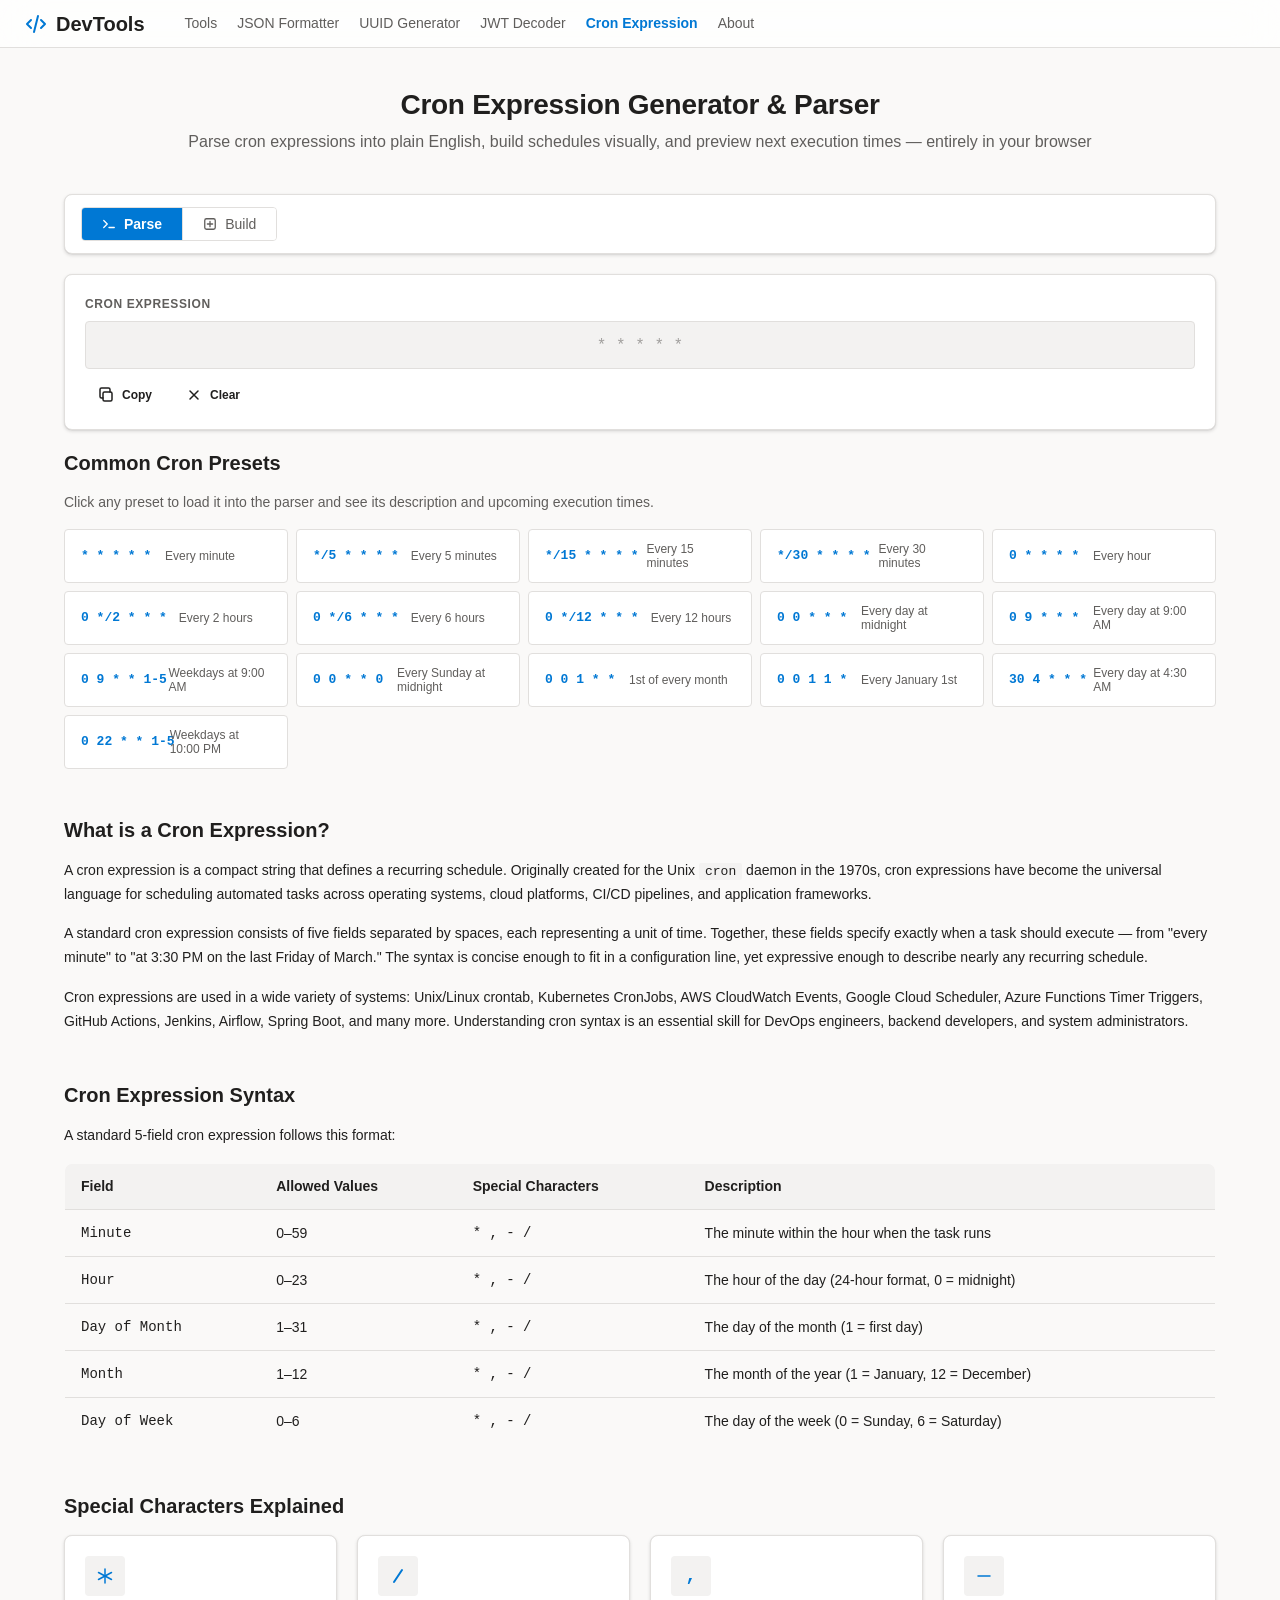
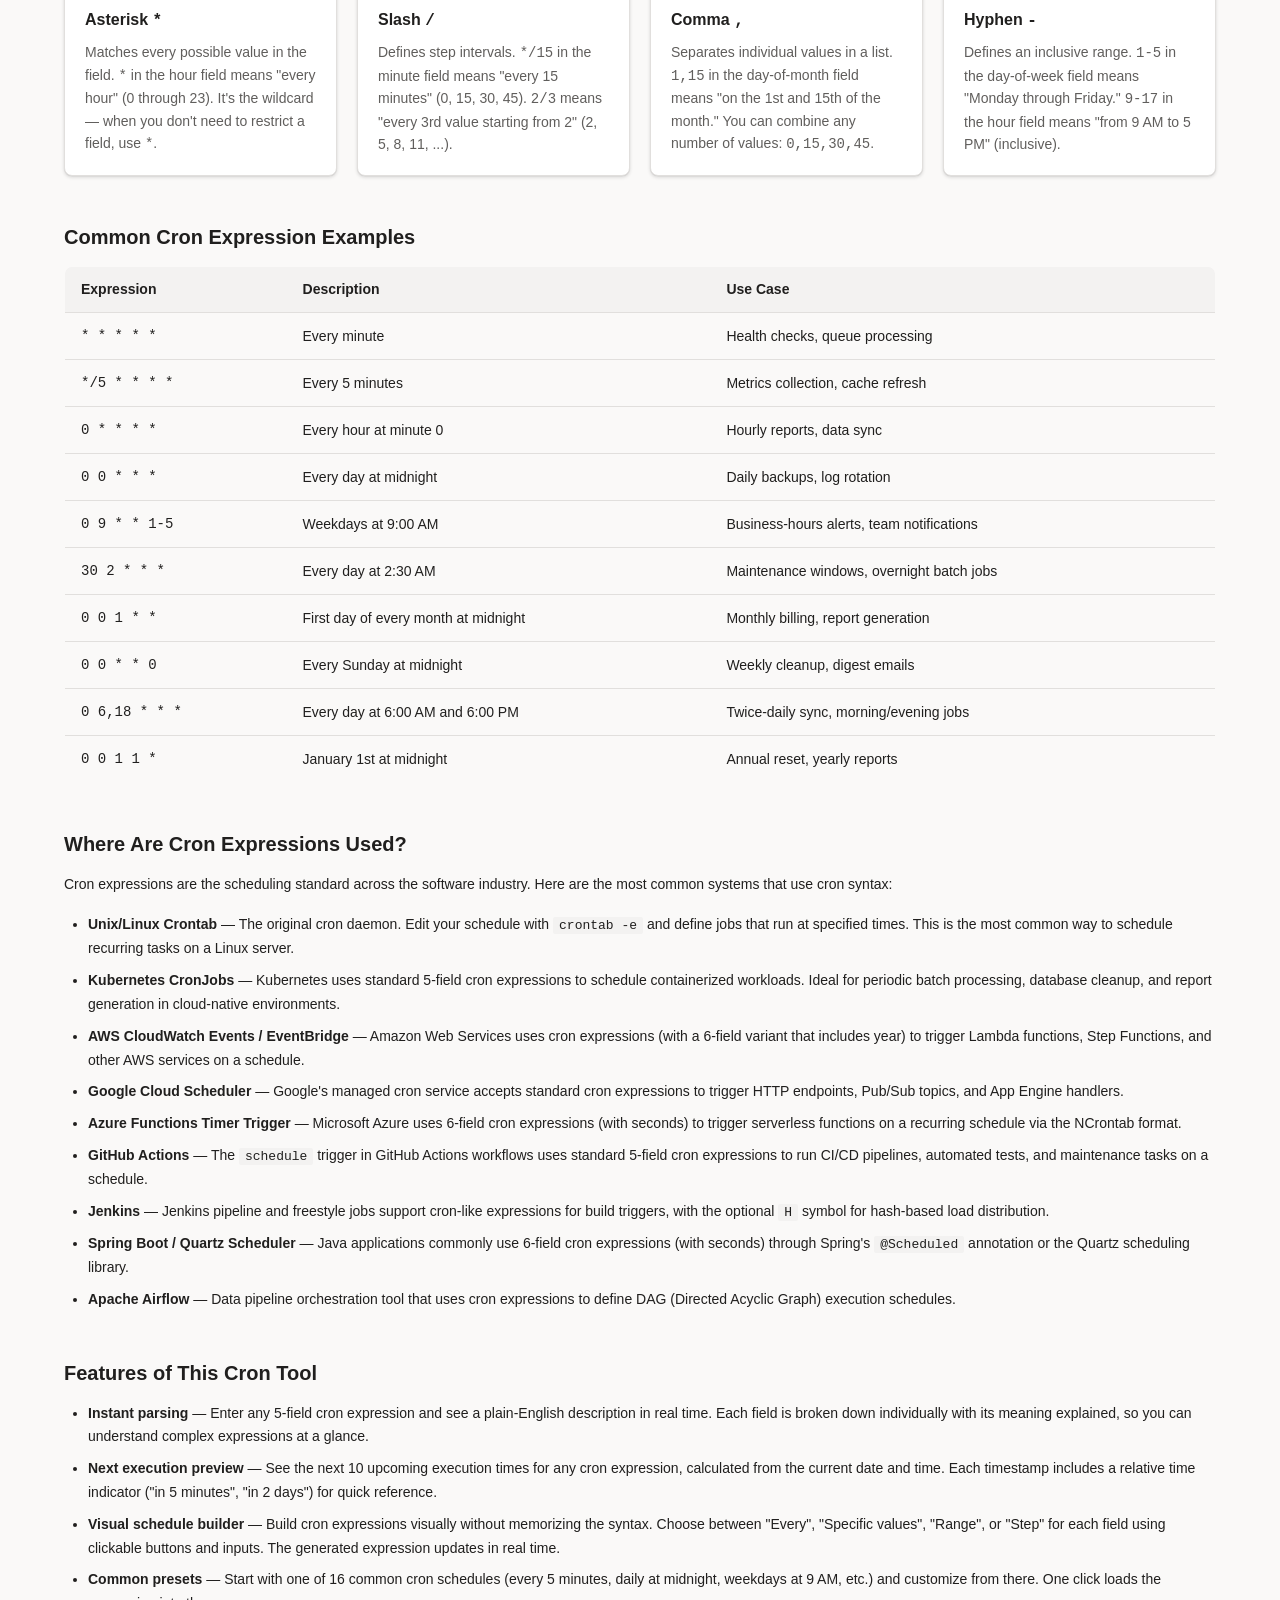
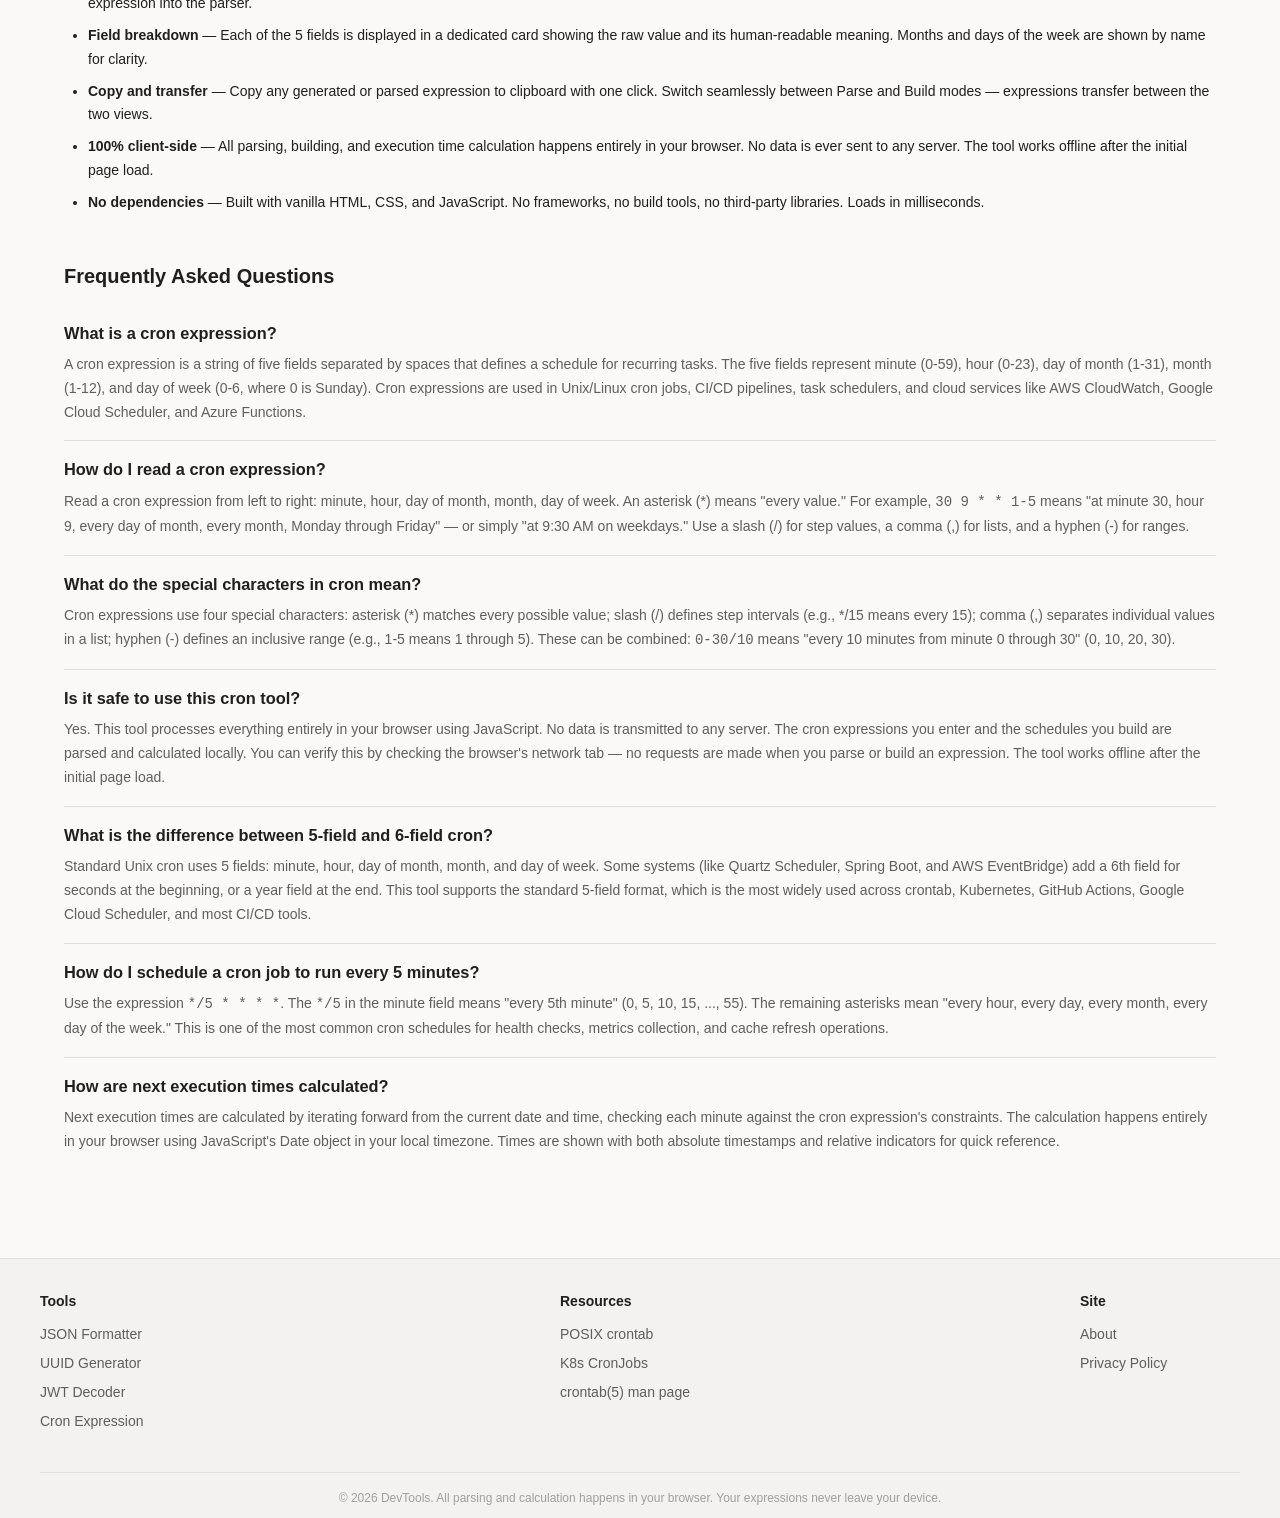
==== commit f1eda704: "chore: Address emails" ====
--- a/cron-expression/index.html
+++ b/cron-expression/index.html
@@ -488,7 +488,7 @@
           <li><a href="/privacy.html" class="footer__link">Privacy Policy</a></li>
         </ul>
       </div>
-      <p class="footer__copy">&copy; 2025 DevTools. All parsing and calculation happens in your browser. Your expressions never leave your device.</p>
+      <p class="footer__copy">&copy; 2026 DevTools. All parsing and calculation happens in your browser. Your expressions never leave your device.</p>
     </div>
   </footer>
 
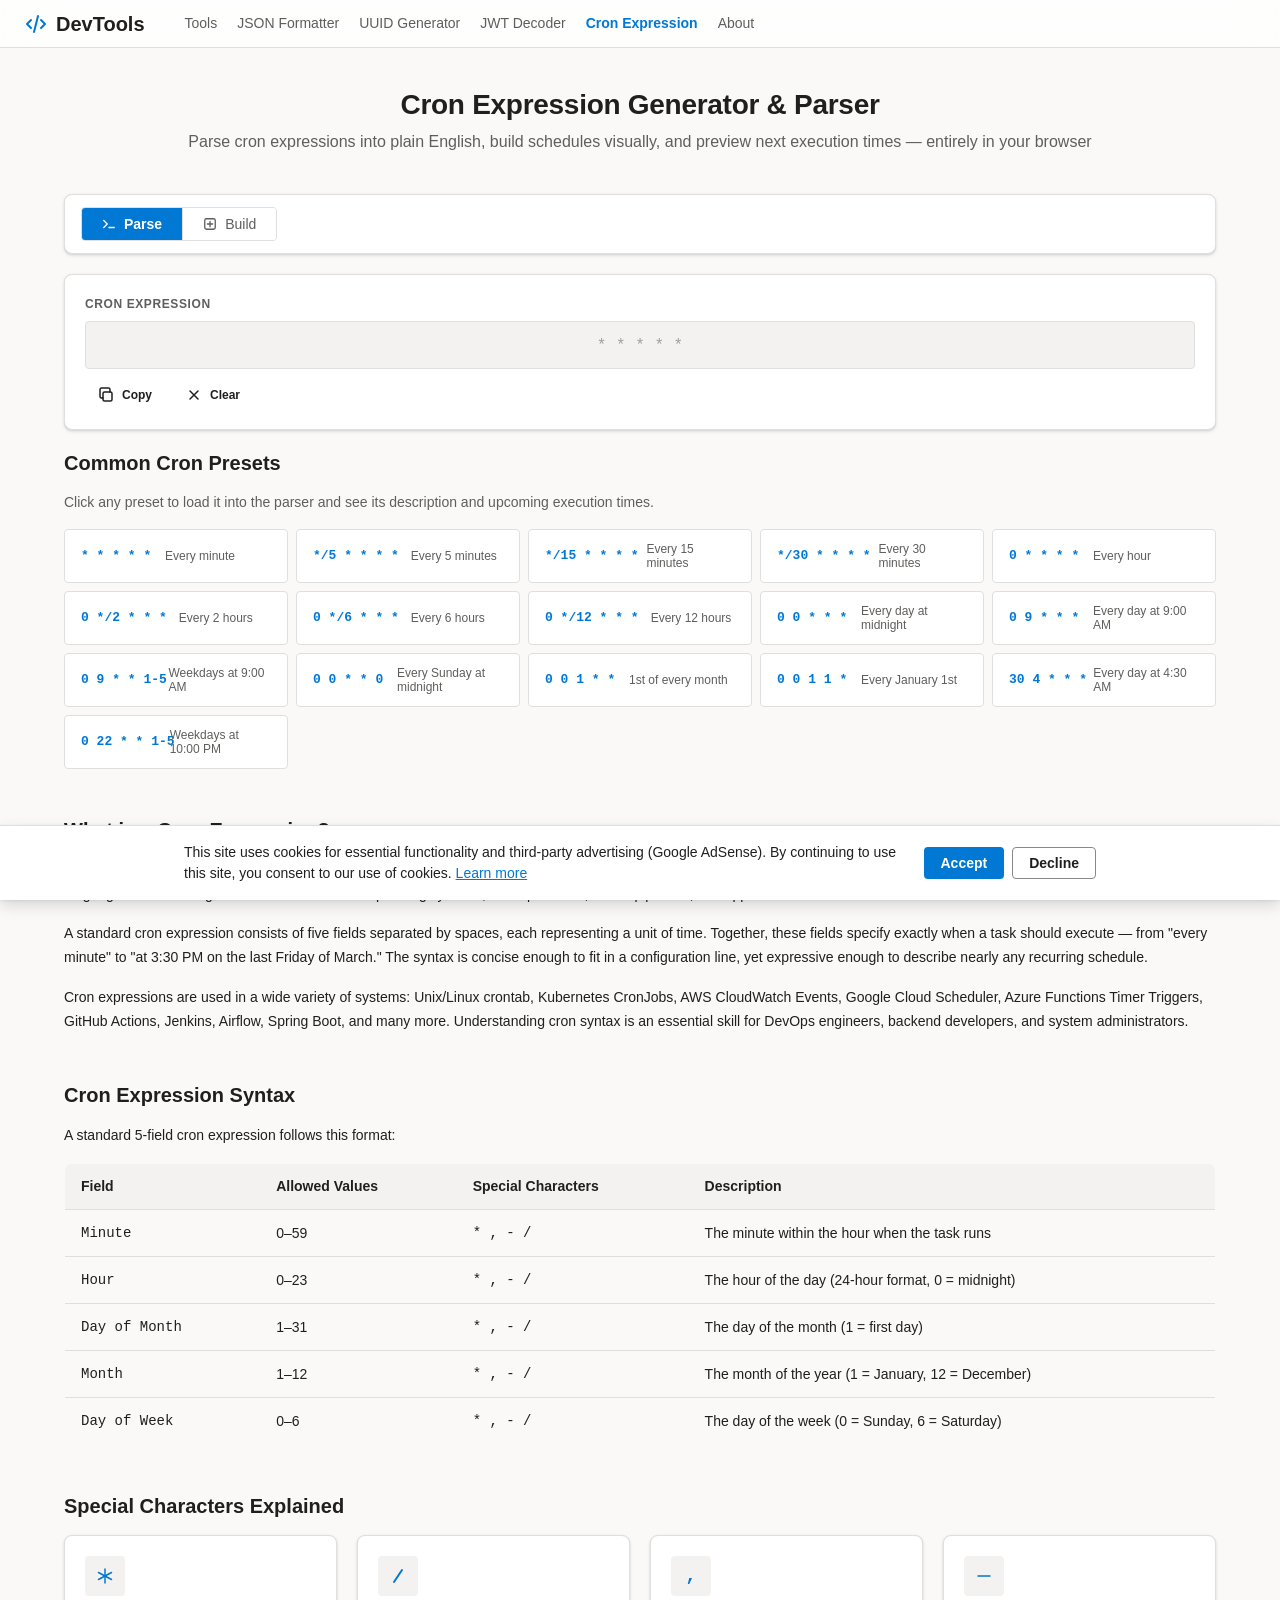
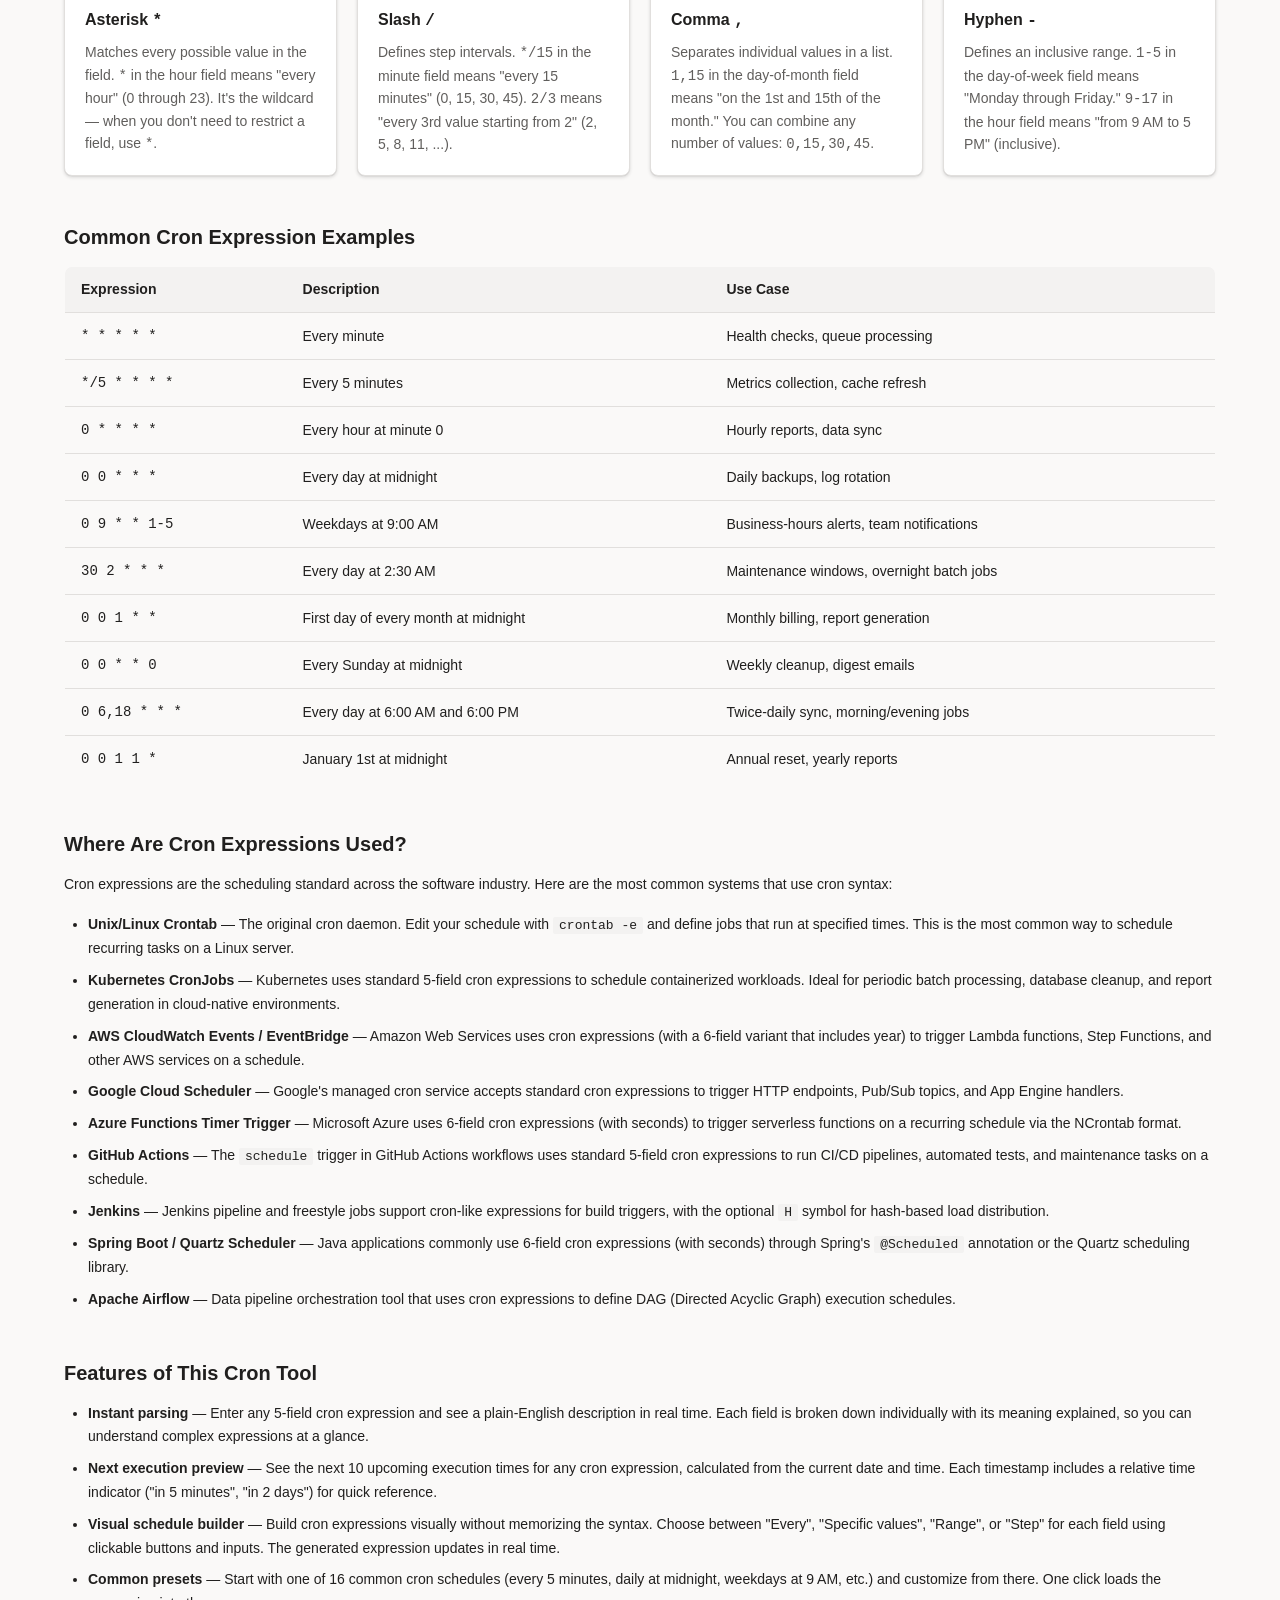
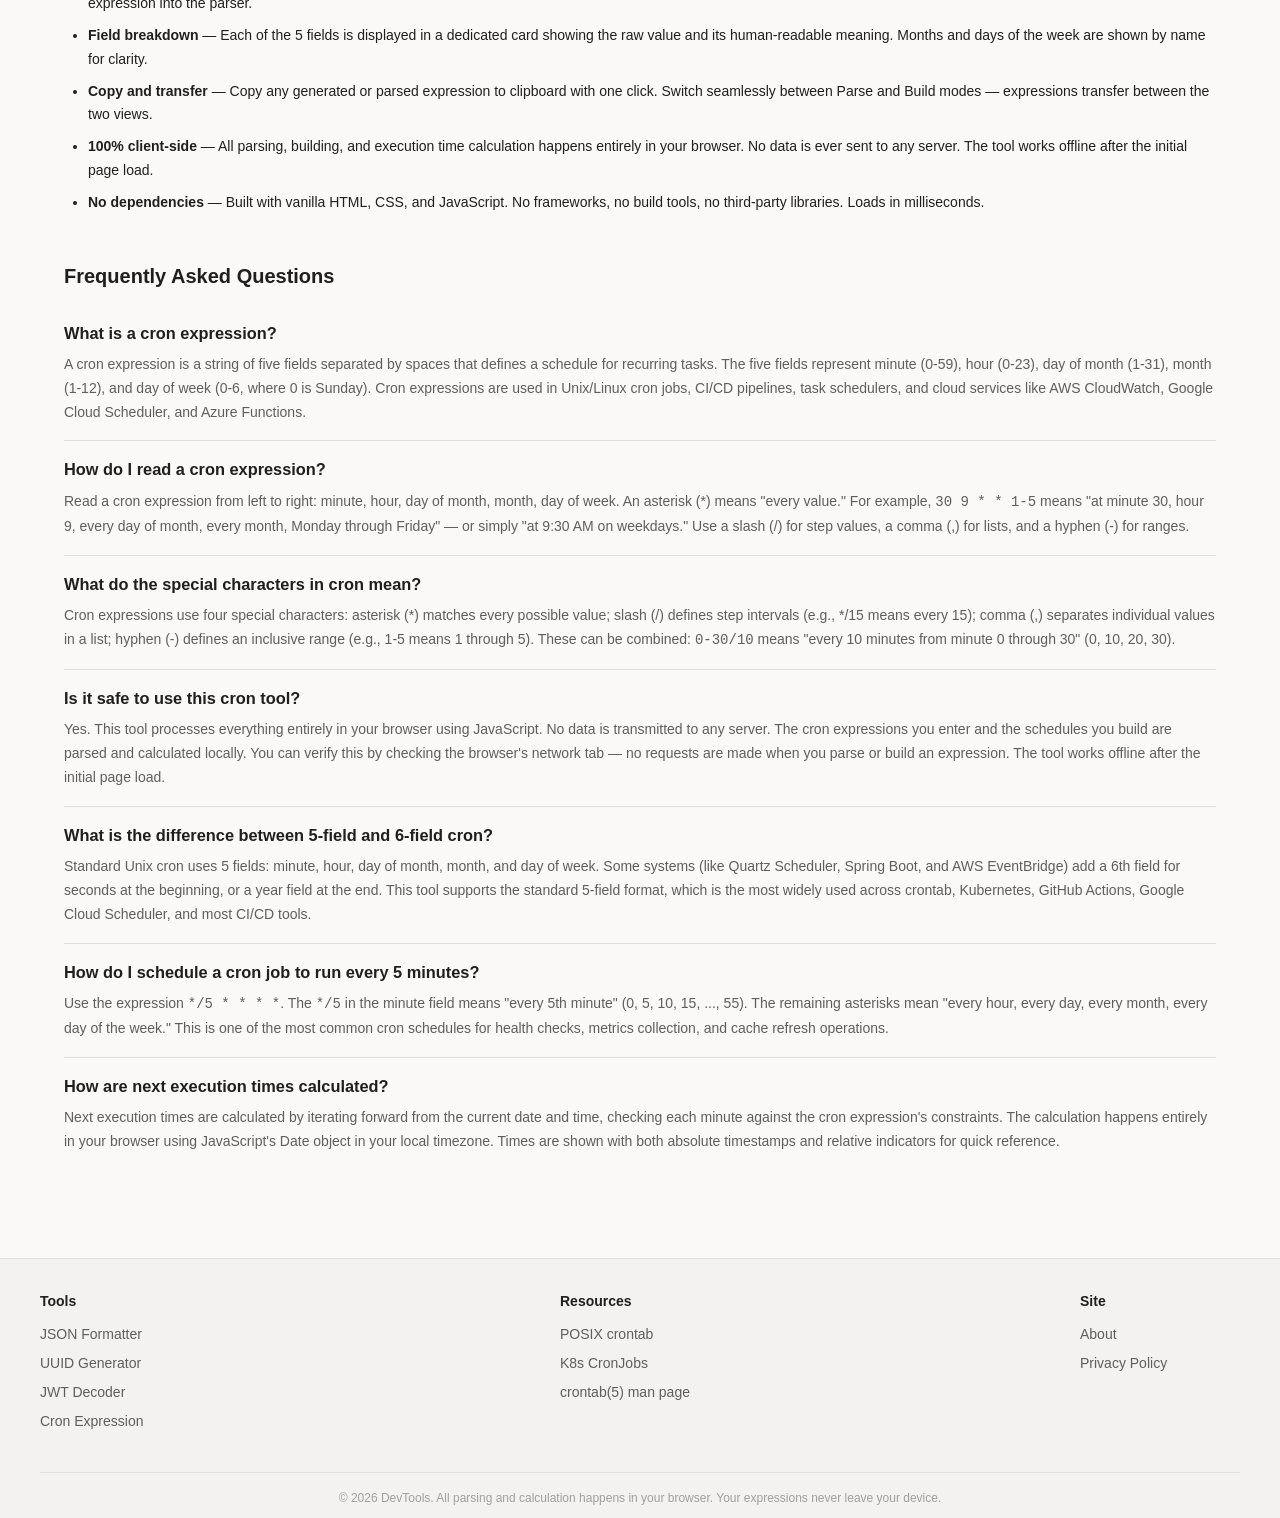
==== commit 7c794a6a: "feat: JSON stringfy" ====
--- a/cron-expression/index.html
+++ b/cron-expression/index.html
@@ -497,5 +497,6 @@
   <script src="/js/utils.js"></script>
   <script src="/js/nav.js"></script>
   <script src="/cron-expression/js/app.js"></script>
+  <script src="/js/cookie-consent.js"></script>
 </body>
 </html>
--- a/css/components.css
+++ b/css/components.css
@@ -371,3 +371,55 @@
     bottom: var(--space-4);
   }
 }
+
+/* COOKIE CONSENT BANNER */
+.cookie-banner {
+  position: fixed;
+  bottom: 0;
+  left: 0;
+  right: 0;
+  z-index: 9999;
+  background: var(--color-surface-1);
+  border-top: 1px solid var(--color-border);
+  box-shadow: var(--shadow-elevated);
+  transform: translateY(100%);
+  transition: transform var(--motion-base) var(--motion-easing);
+}
+.cookie-banner--visible {
+  transform: translateY(0);
+}
+.cookie-banner__inner {
+  max-width: 960px;
+  margin: 0 auto;
+  padding: var(--space-4) var(--space-6);
+  display: flex;
+  align-items: center;
+  gap: var(--space-6);
+}
+.cookie-banner__text {
+  flex: 1;
+  font-size: var(--text-body-size);
+  line-height: var(--text-body-lh);
+  color: var(--color-ink);
+  margin: 0;
+}
+.cookie-banner__text a {
+  color: var(--color-primary);
+  text-decoration: underline;
+}
+.cookie-banner__actions {
+  display: flex;
+  gap: var(--space-2);
+  flex-shrink: 0;
+}
+@media (max-width: 640px) {
+  .cookie-banner__inner {
+    flex-direction: column;
+    align-items: stretch;
+    padding: var(--space-4);
+    gap: var(--space-3);
+  }
+  .cookie-banner__actions {
+    justify-content: flex-end;
+  }
+}
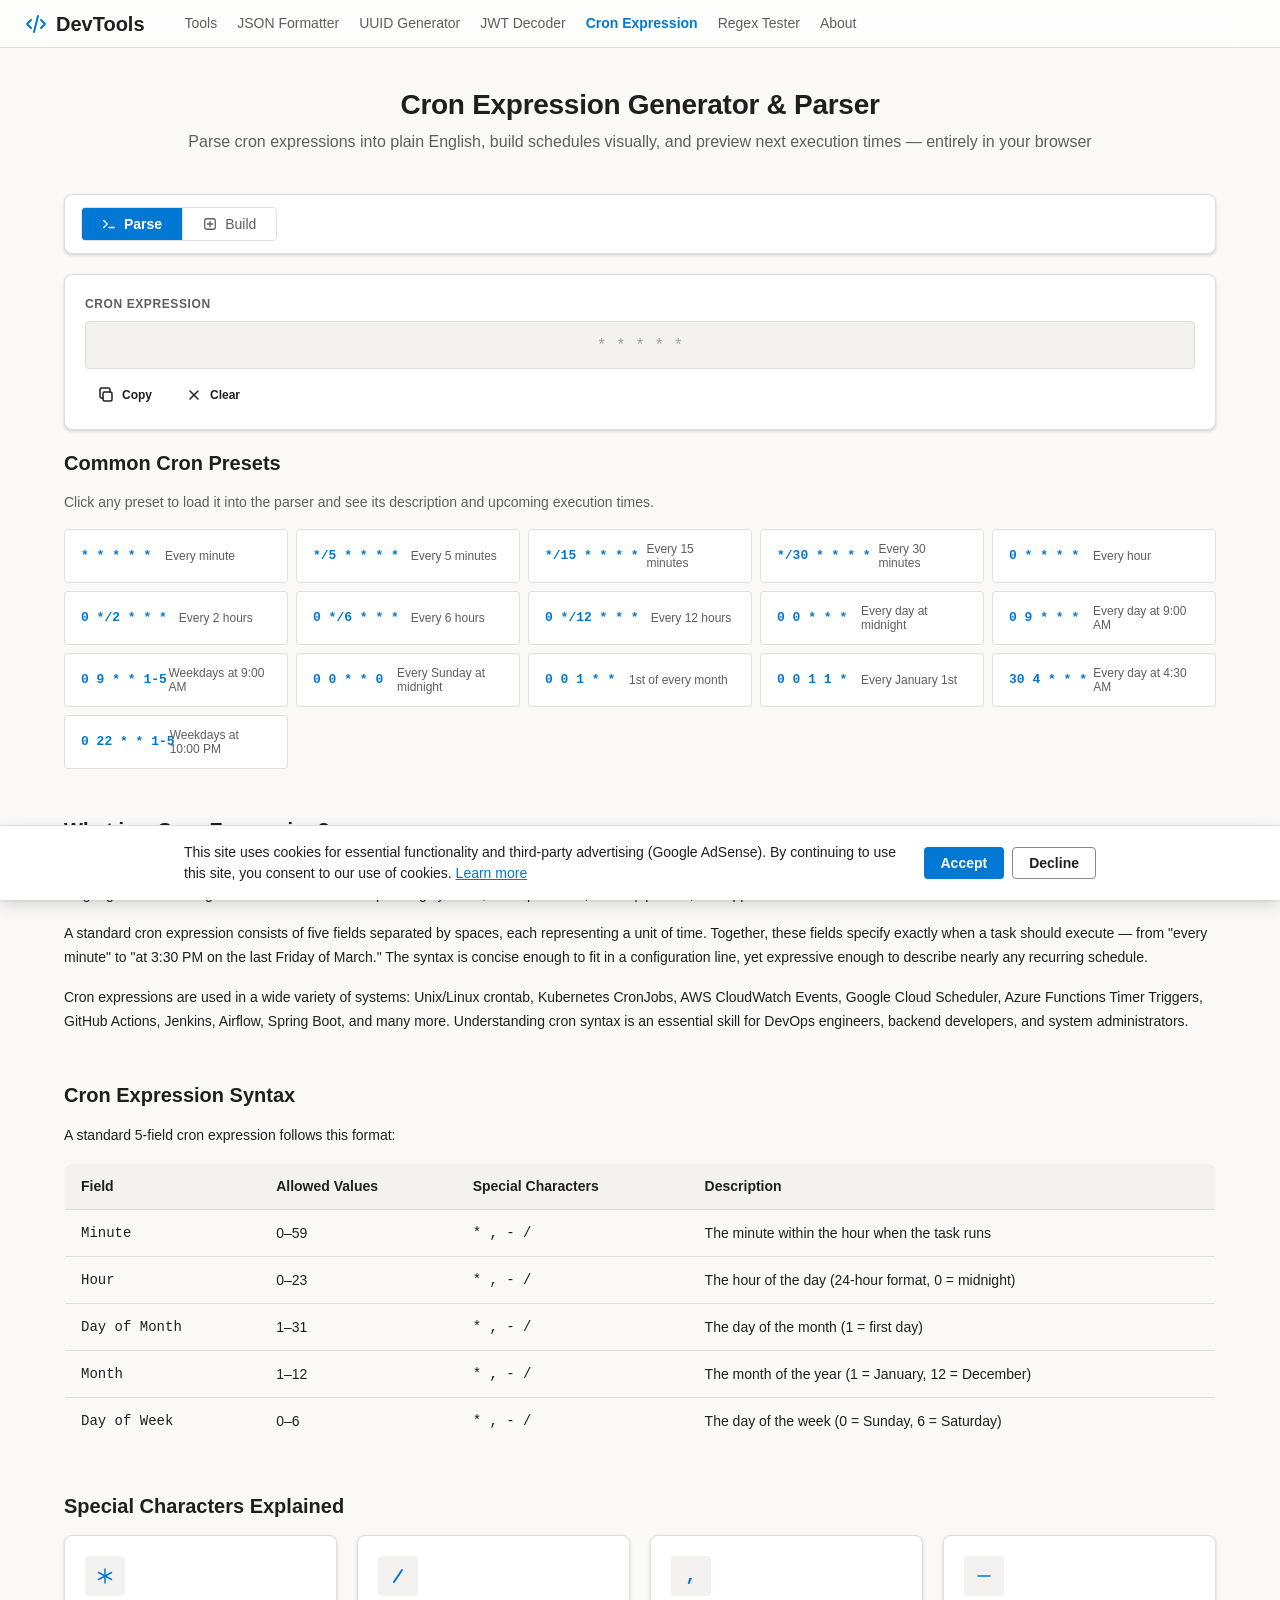
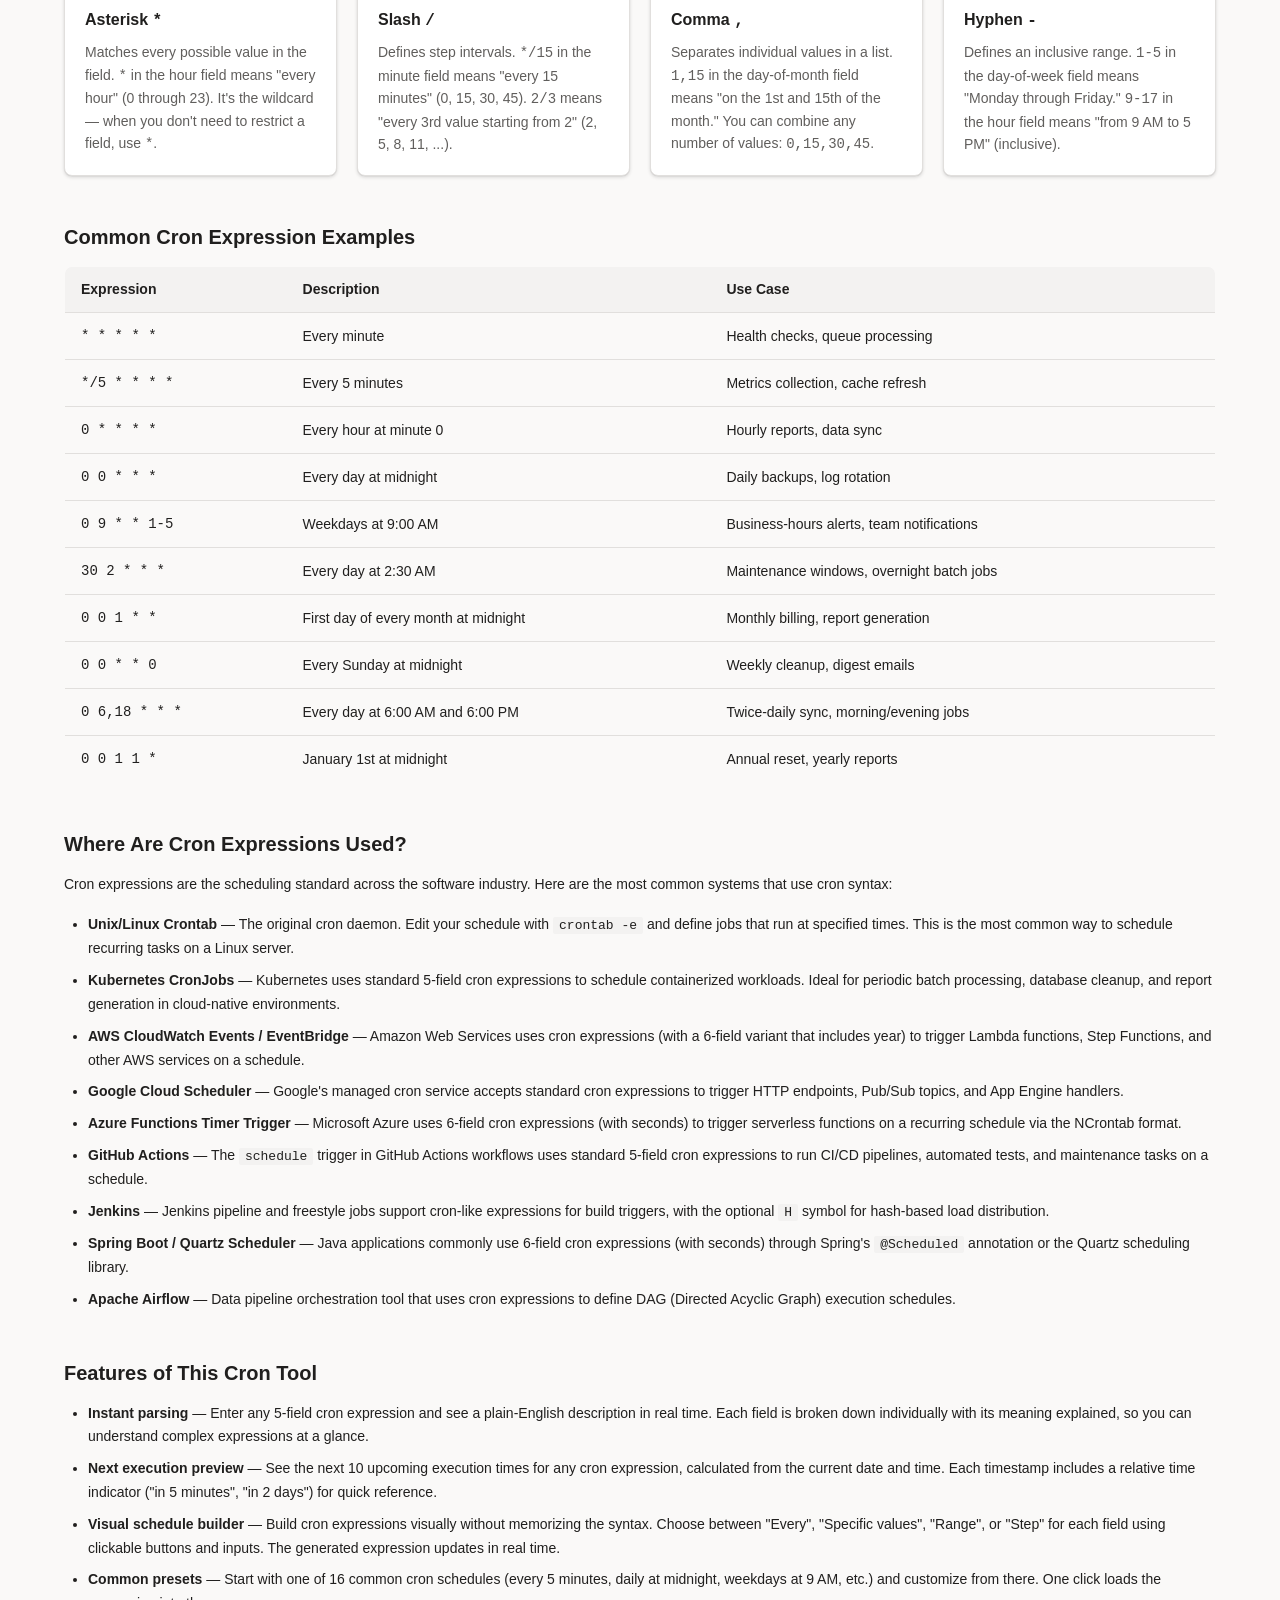
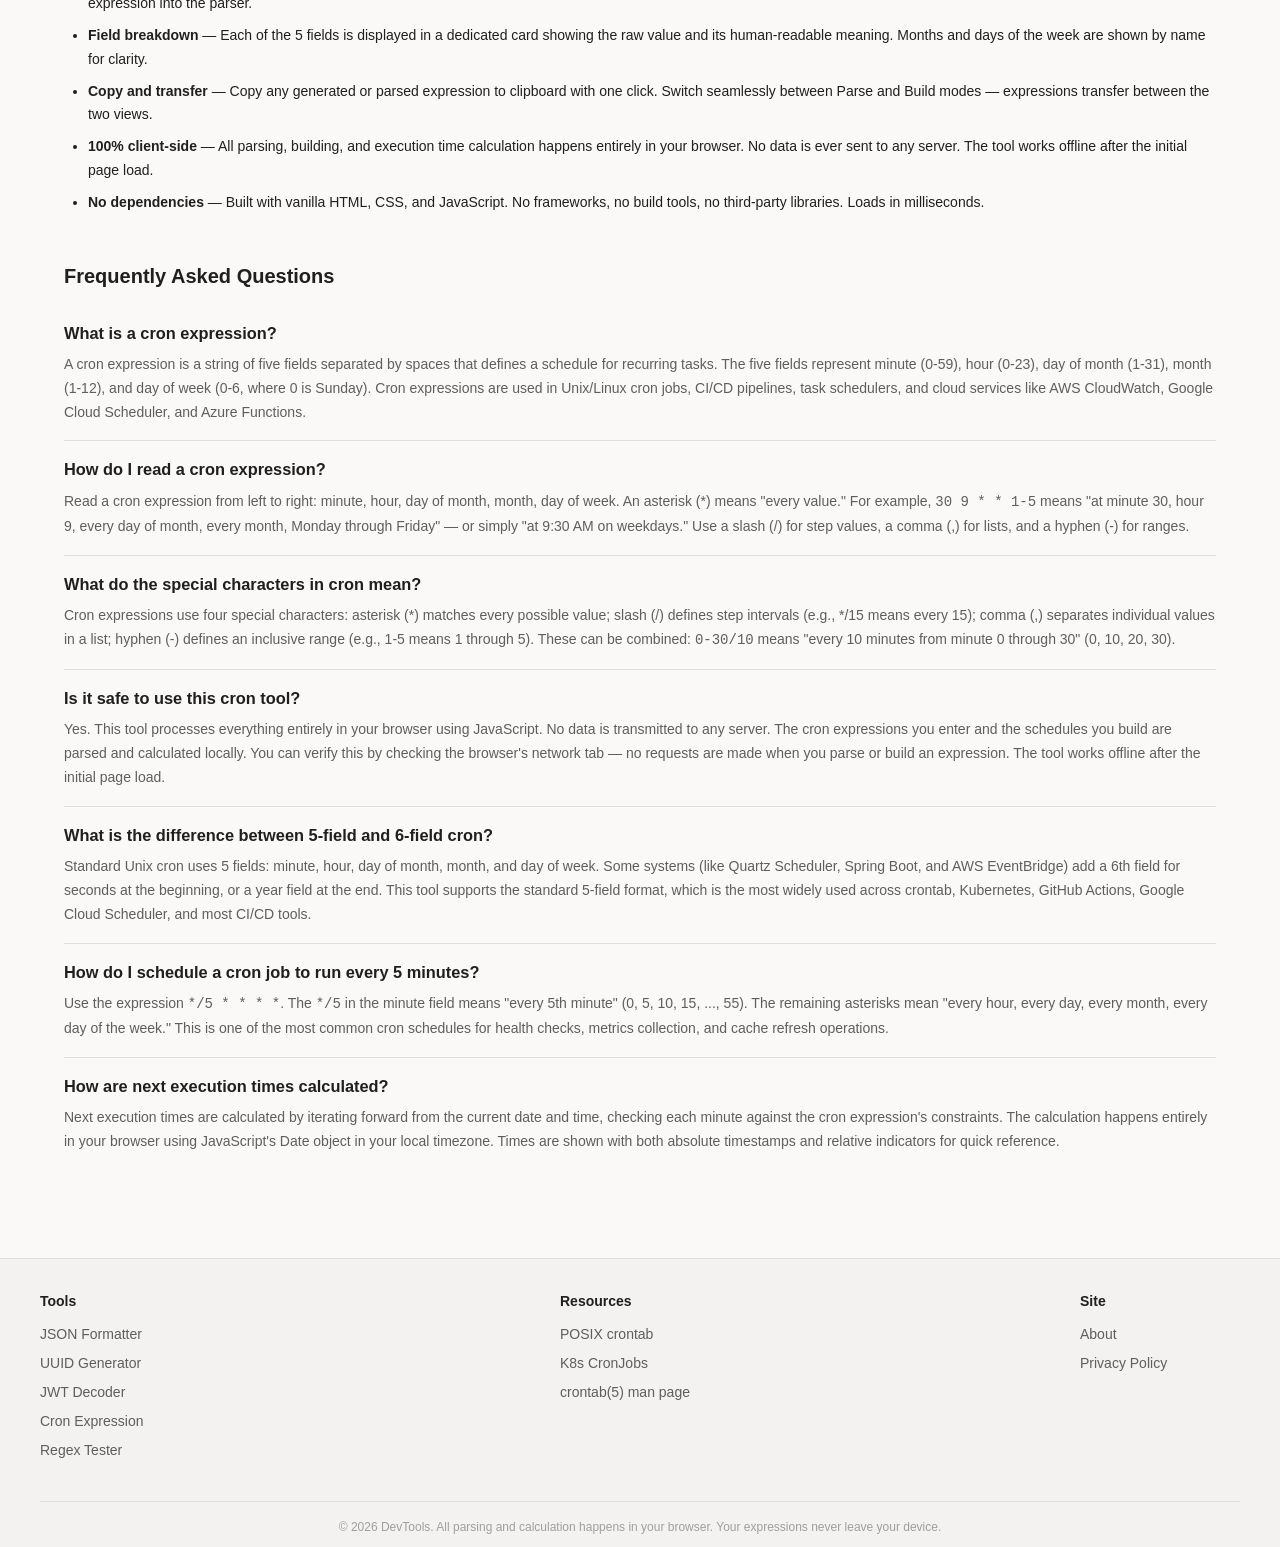
==== commit 485d4e74: "feat: Add regex tester" ====
--- a/cron-expression/index.html
+++ b/cron-expression/index.html
@@ -471,6 +471,7 @@
           <li><a href="/uuid-generator/" class="footer__link">UUID Generator</a></li>
           <li><a href="/jwt-decoder/" class="footer__link">JWT Decoder</a></li>
           <li><a href="/cron-expression/" class="footer__link">Cron Expression</a></li>
+          <li><a href="/regex-tester/" class="footer__link">Regex Tester</a></li>
         </ul>
       </div>
       <div class="footer__col">
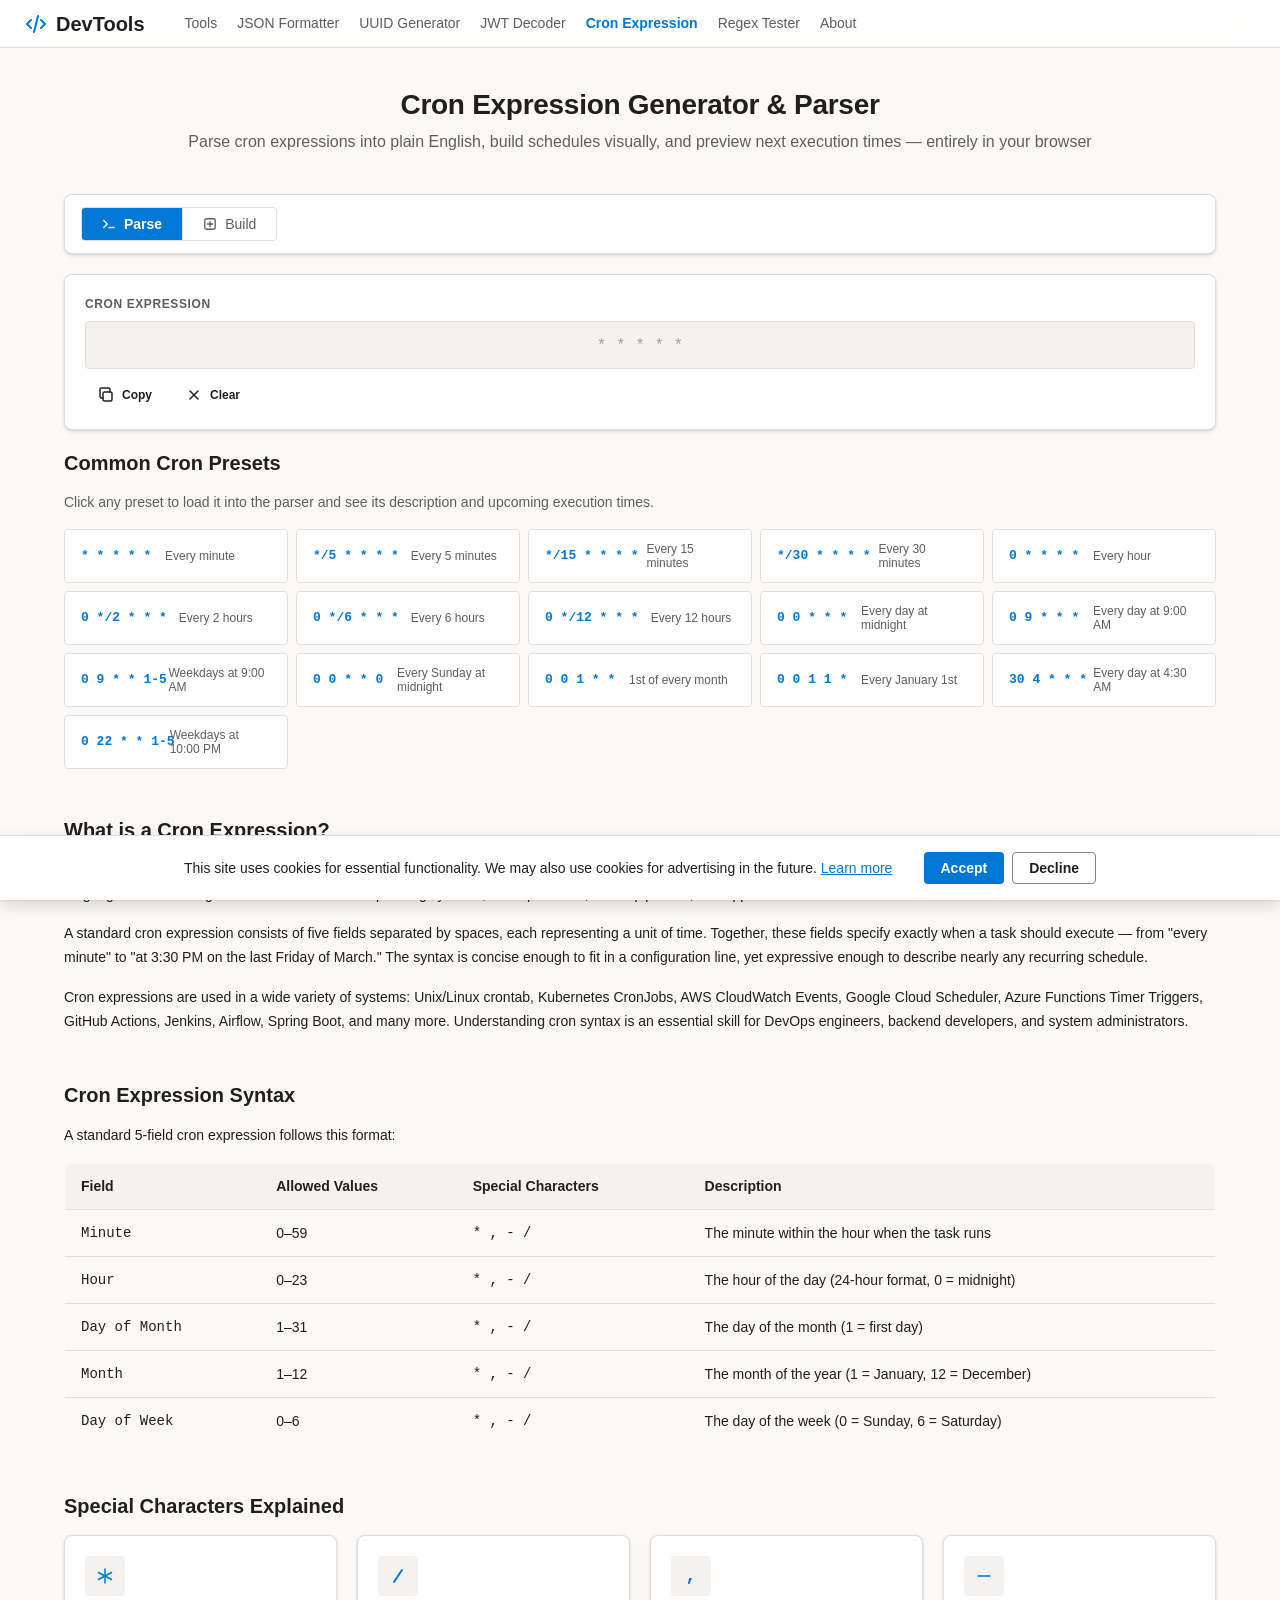
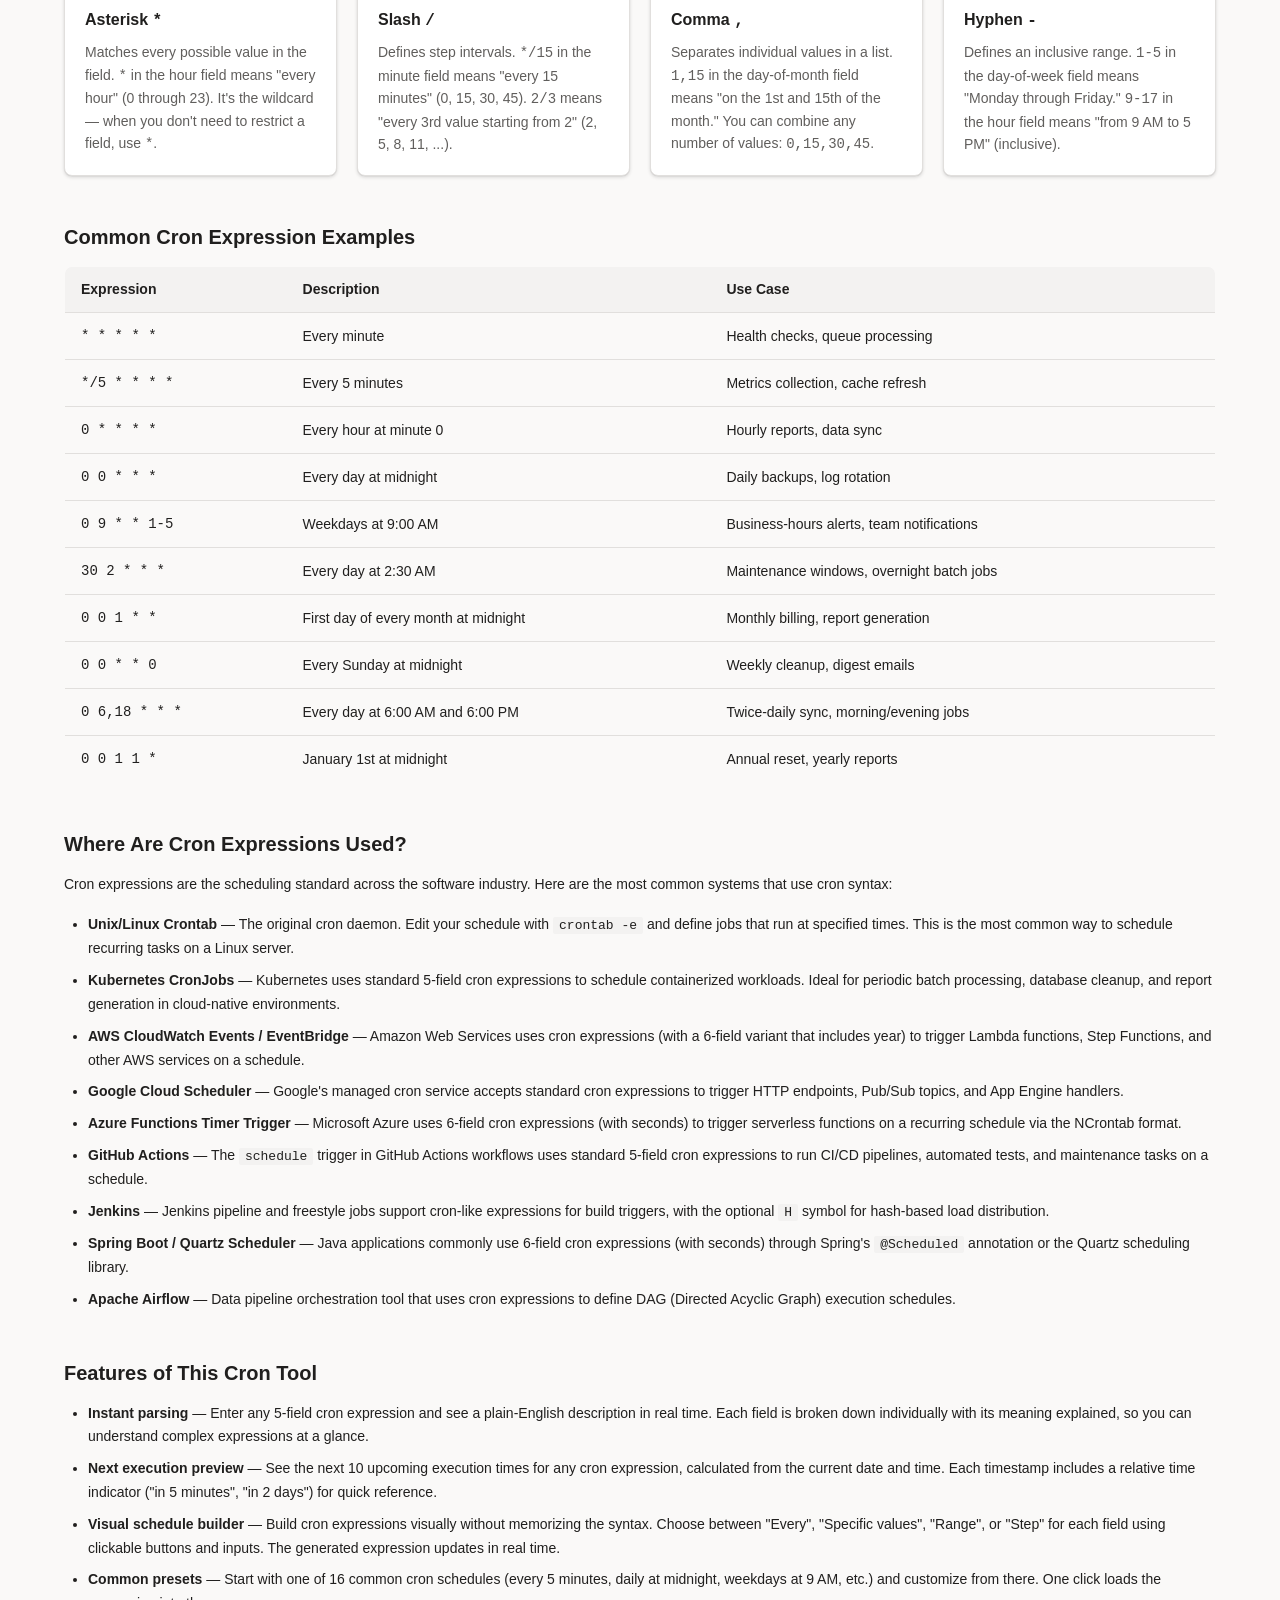
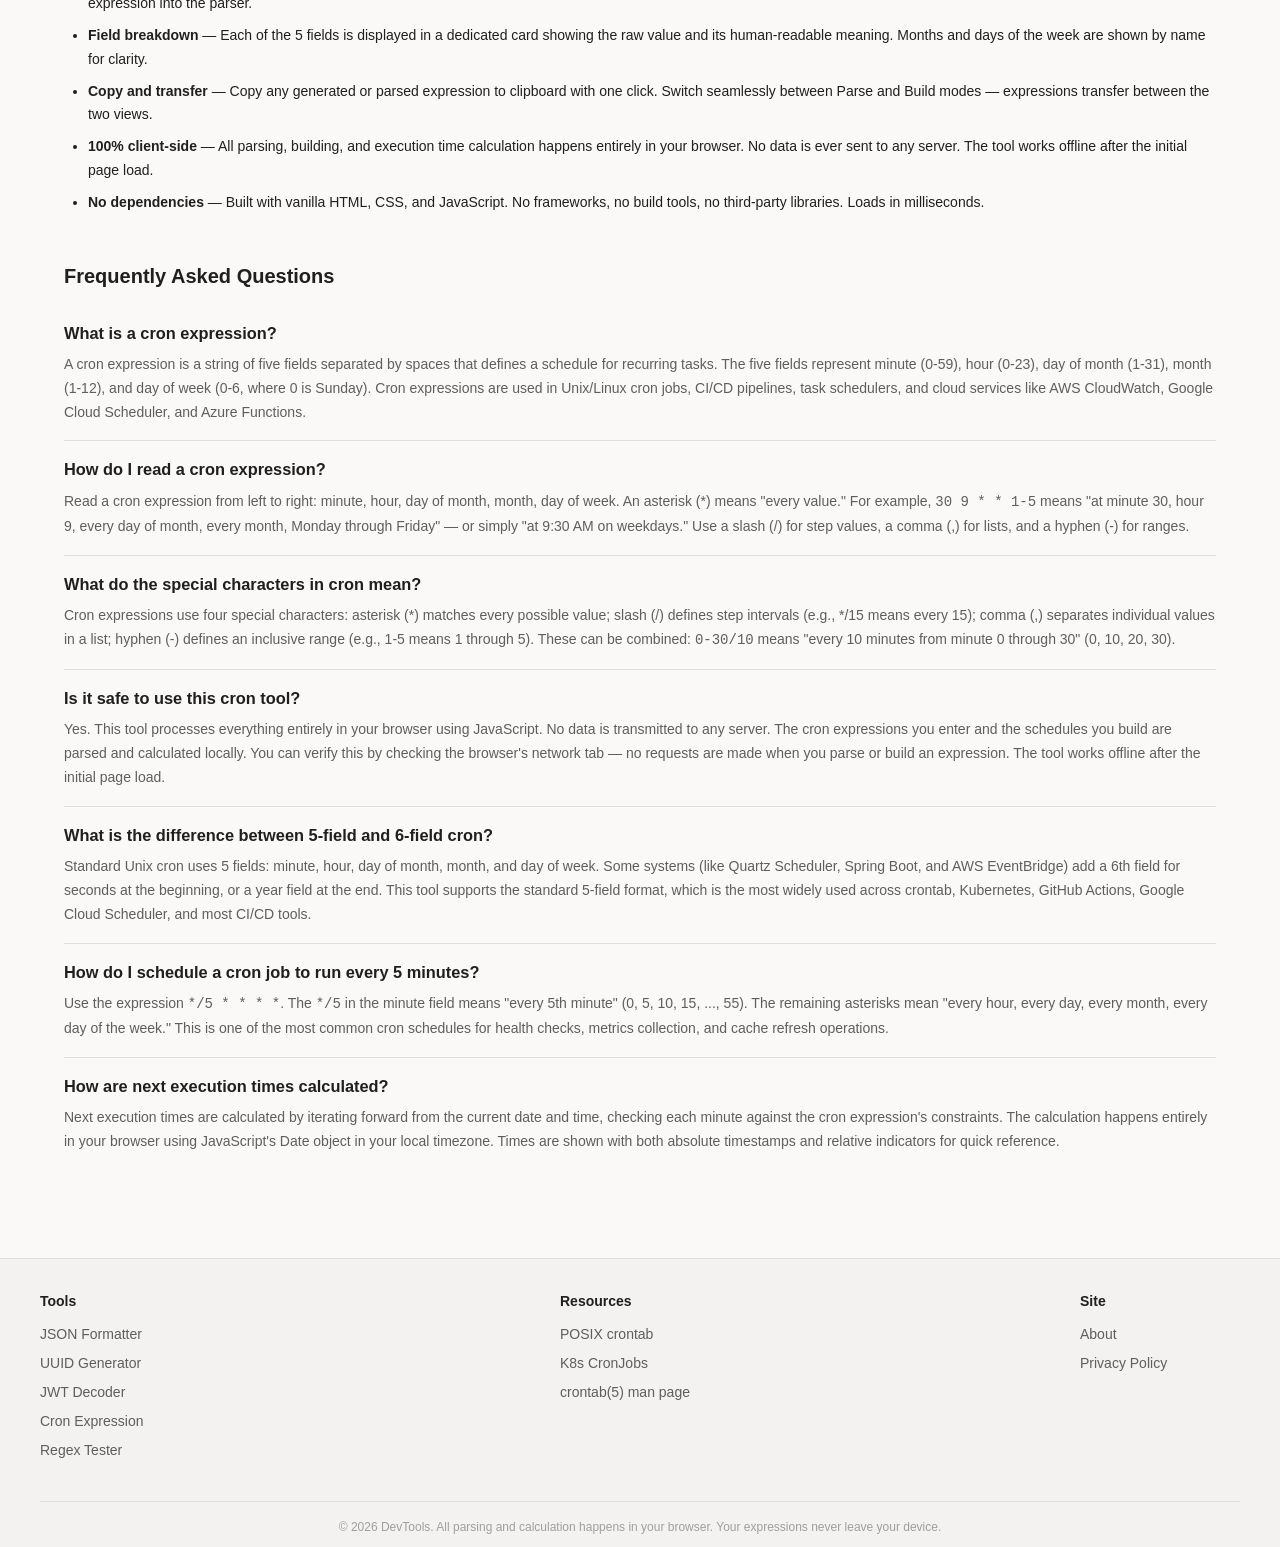
==== commit b32aca66: "chore: change domain to dev-tool.cc" ====
--- a/cron-expression/index.html
+++ b/cron-expression/index.html
@@ -6,11 +6,11 @@
   <title>Cron Expression Generator &amp; Parser — Build, Validate, and Explain Cron Schedules Online Free</title>
   <meta name="description" content="Free online cron expression tool. Parse cron expressions into human-readable descriptions, build cron schedules visually, and see next execution times. Supports standard 5-field cron syntax. No data sent to any server.">
   <meta name="keywords" content="cron expression generator, cron parser, cron validator, cron schedule builder, crontab, cron syntax, cron job, cron online, cron next run, cron expression explained, free cron tool">
-  <link rel="canonical" href="https://devtools.pages.dev/cron-expression/">
+  <link rel="canonical" href="https://dev-tool.cc/cron-expression/">
   <meta property="og:type" content="website">
   <meta property="og:title" content="Cron Expression Generator & Parser — Build and Explain Cron Schedules Online">
   <meta property="og:description" content="Free online cron tool. Parse cron expressions into plain English, build schedules visually, and preview next execution times. 100% client-side.">
-  <meta property="og:url" content="https://devtools.pages.dev/cron-expression/">
+  <meta property="og:url" content="https://dev-tool.cc/cron-expression/">
   <meta name="twitter:card" content="summary_large_image">
   <meta name="twitter:title" content="Cron Expression Generator & Parser — Free Online Cron Tool">
   <meta name="twitter:description" content="Parse, build, and validate cron expressions in your browser. Free, private, no sign-up.">
@@ -24,7 +24,7 @@
     "@context": "https://schema.org",
     "@type": "WebApplication",
     "name": "Cron Expression Generator & Parser",
-    "url": "https://devtools.pages.dev/cron-expression/",
+    "url": "https://dev-tool.cc/cron-expression/",
     "description": "Free online tool to parse, build, and validate cron expressions. Convert cron syntax to human-readable descriptions, build cron schedules with a visual interface, and preview next execution times. All processing happens client-side in your browser.",
     "applicationCategory": "DeveloperApplication",
     "operatingSystem": "Any",
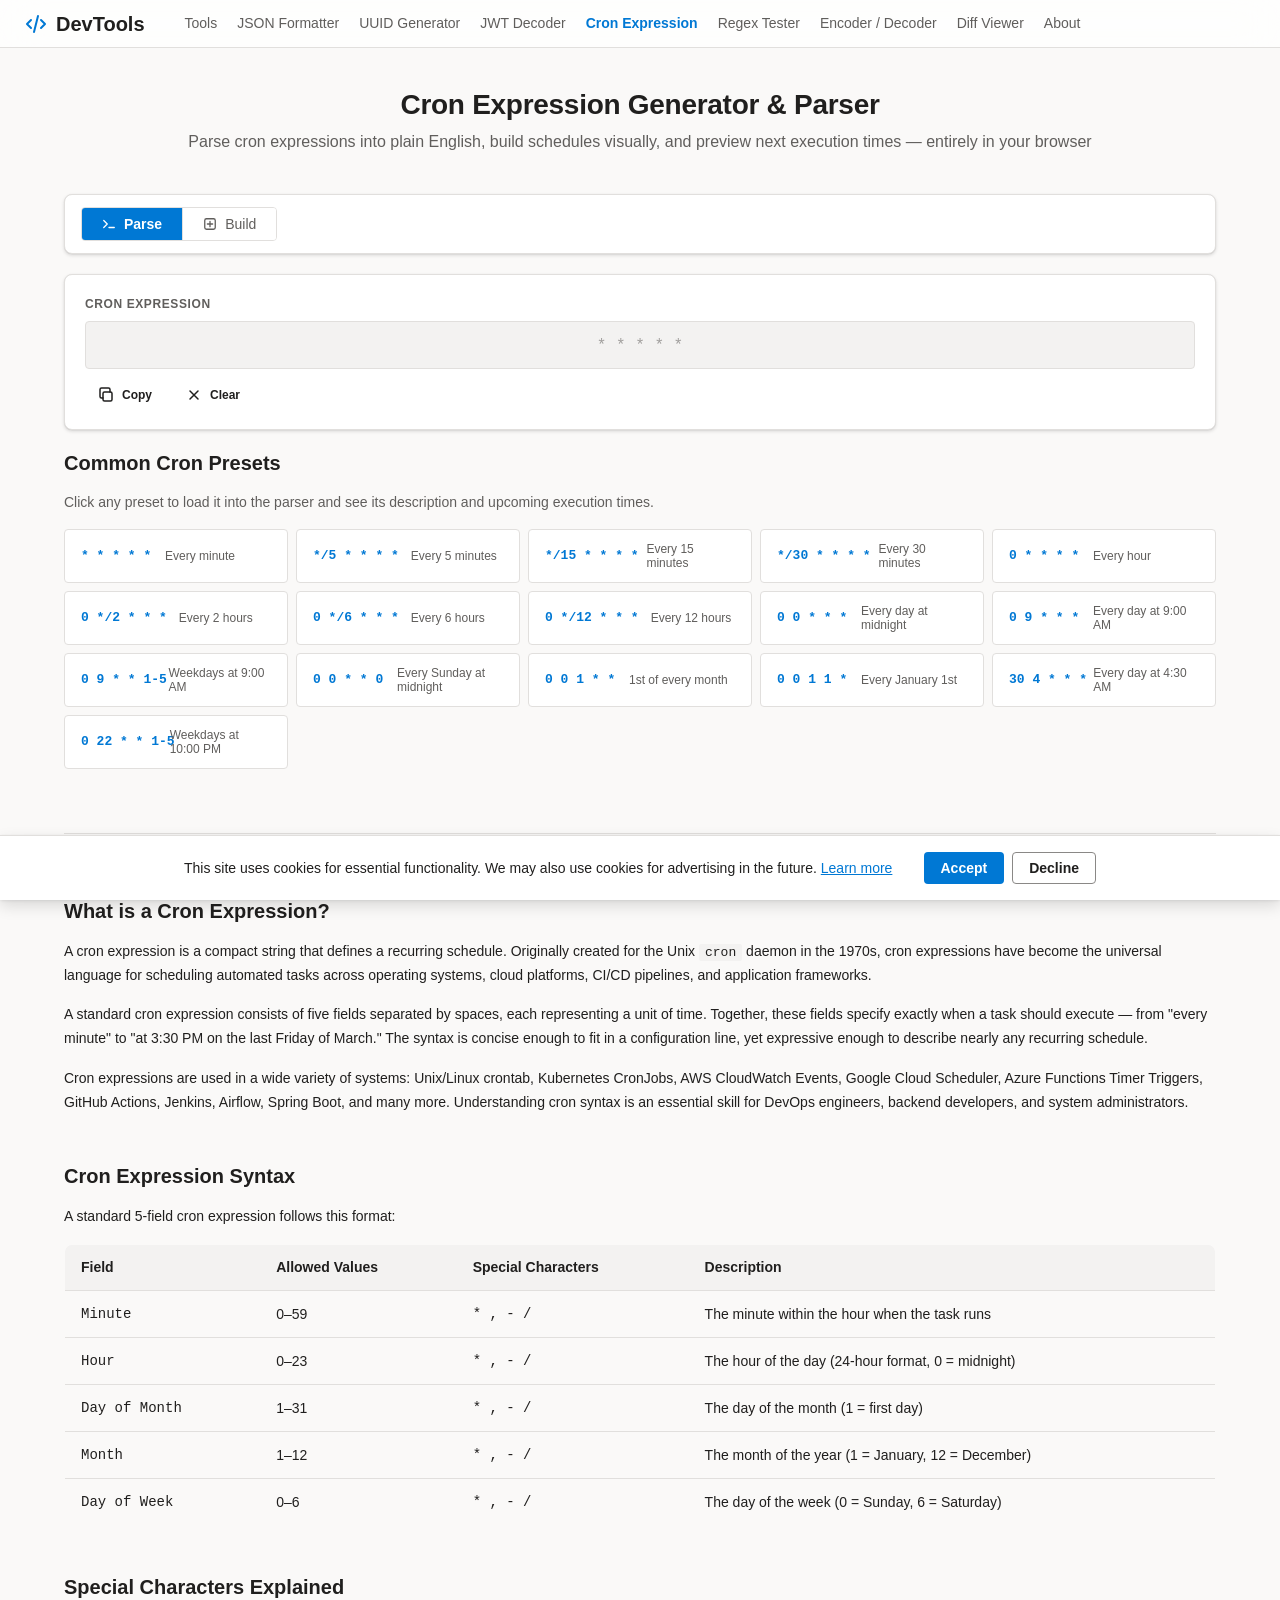
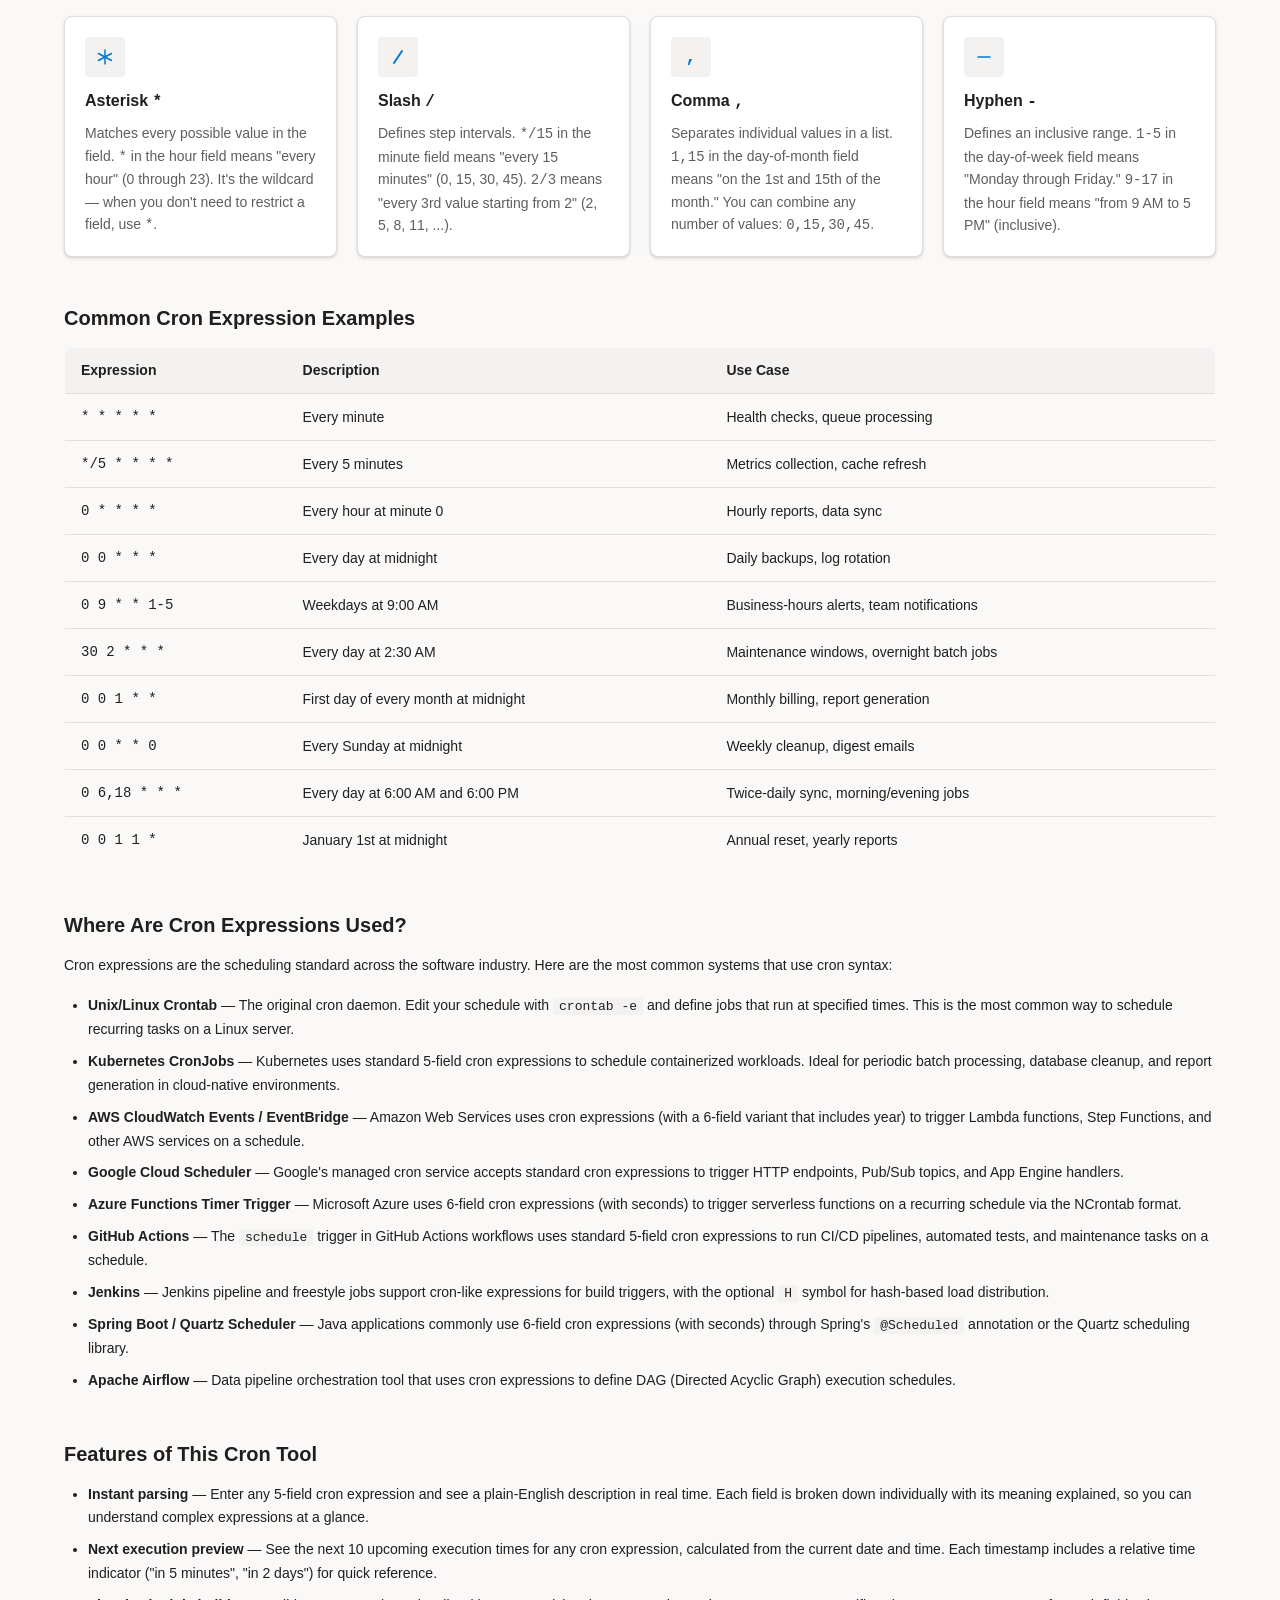
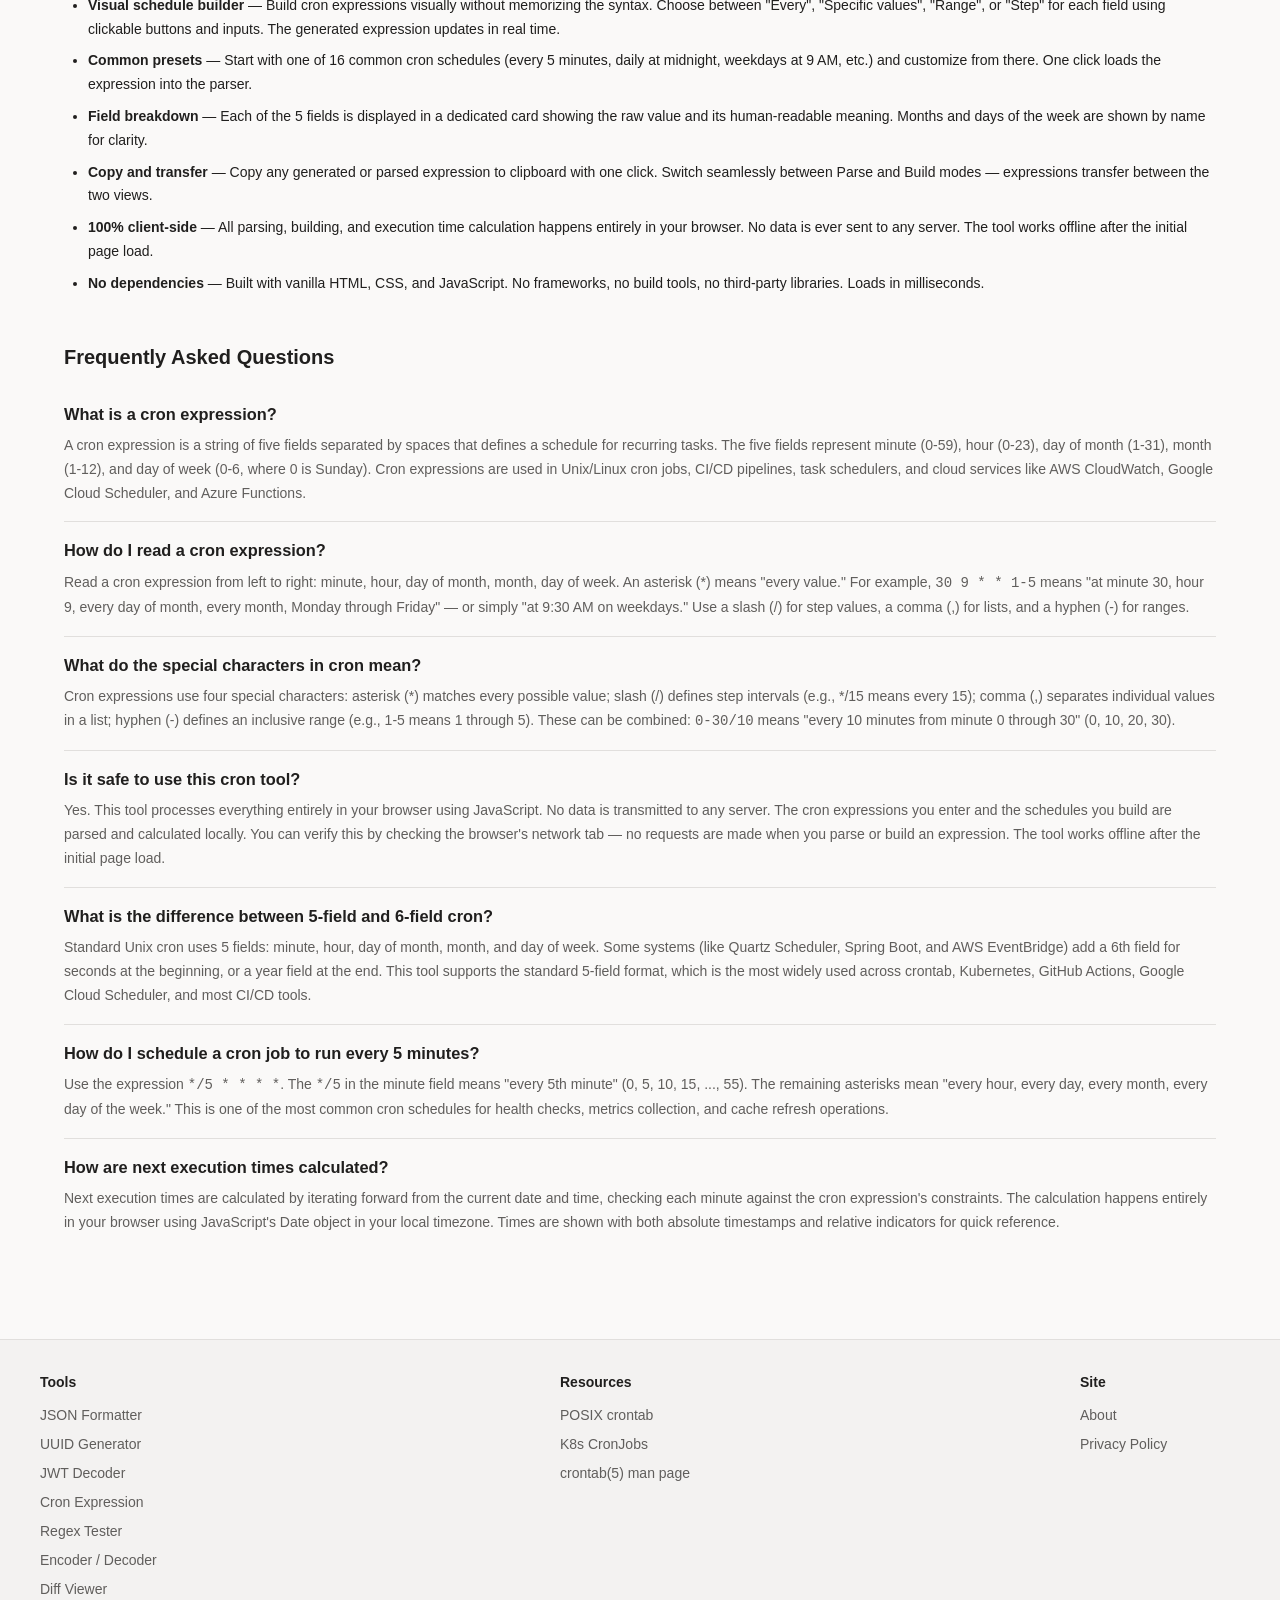
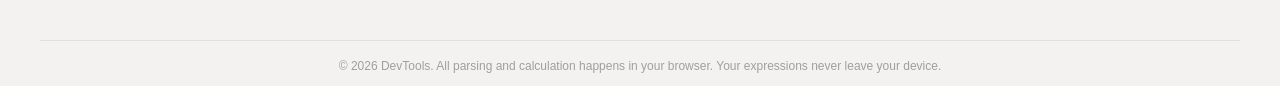
==== commit 47cabd81: "feat: Add diff viewer" ====
--- a/cron-expression/index.html
+++ b/cron-expression/index.html
@@ -1,6 +1,8 @@
 <!DOCTYPE html>
 <html lang="en">
 <head>
+    <script async src="https://pagead2.googlesyndication.com/pagead/js/adsbygoogle.js?client=ca-pub-9694301903093195"
+         crossorigin="anonymous"></script>
   <meta charset="UTF-8">
   <meta name="viewport" content="width=device-width, initial-scale=1.0">
   <title>Cron Expression Generator &amp; Parser — Build, Validate, and Explain Cron Schedules Online Free</title>
@@ -230,6 +232,7 @@
     </section>
 
     <!-- ==================== EDUCATIONAL CONTENT ==================== -->
+    <div class="content-divider"></div>
 
     <!-- What is Cron -->
     <section class="section">
@@ -472,6 +475,8 @@
           <li><a href="/jwt-decoder/" class="footer__link">JWT Decoder</a></li>
           <li><a href="/cron-expression/" class="footer__link">Cron Expression</a></li>
           <li><a href="/regex-tester/" class="footer__link">Regex Tester</a></li>
+          <li><a href="/encoder-decoder/" class="footer__link">Encoder / Decoder</a></li>
+          <li><a href="/diff-viewer/" class="footer__link">Diff Viewer</a></li>
         </ul>
       </div>
       <div class="footer__col">
--- a/css/layout.css
+++ b/css/layout.css
@@ -250,6 +250,13 @@
   text-align: center;
   margin-top: var(--space-4);
   padding-top: var(--space-4);
+  border-top: 1px solid var(--color-border);
+}
+
+/* CONTENT DIVIDER (between tool UI and educational content) */
+.content-divider {
+  margin: var(--space-10) 0;
+  border: none;
   border-top: 1px solid var(--color-border);
 }
 
